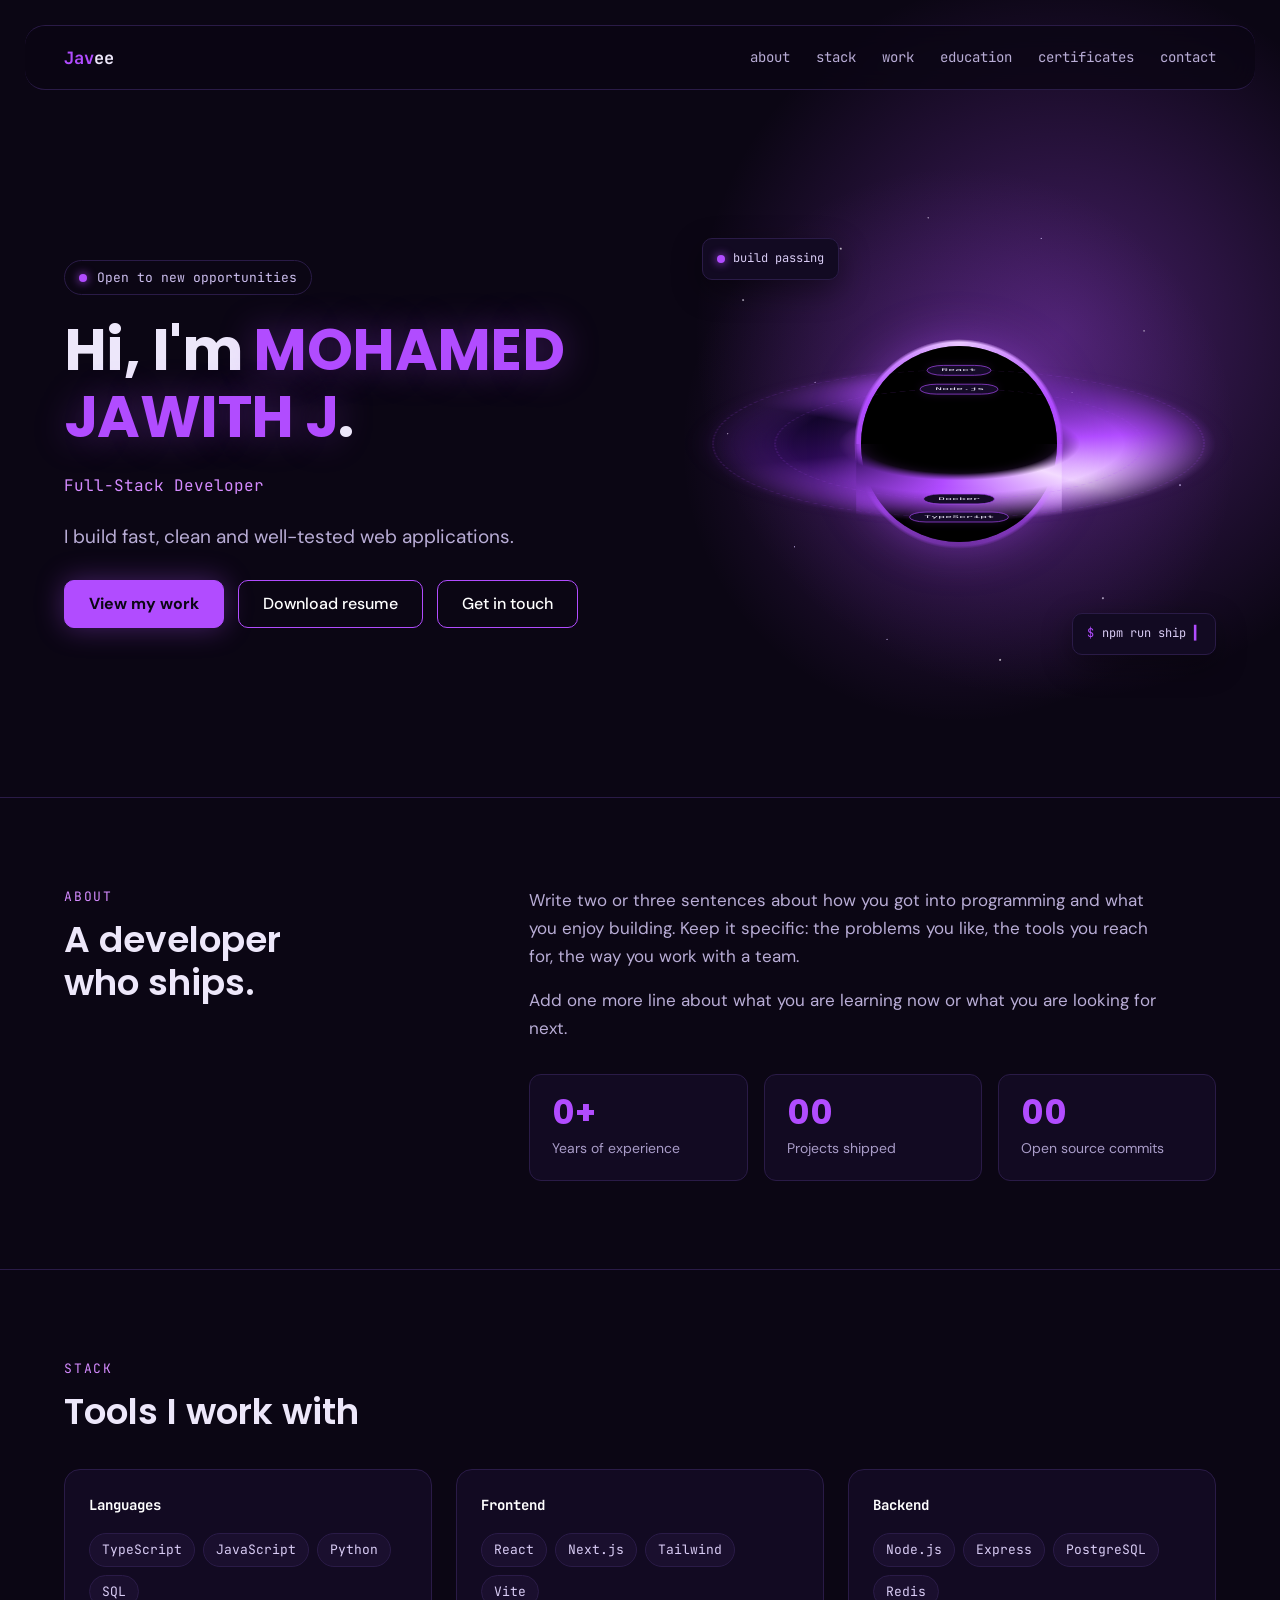
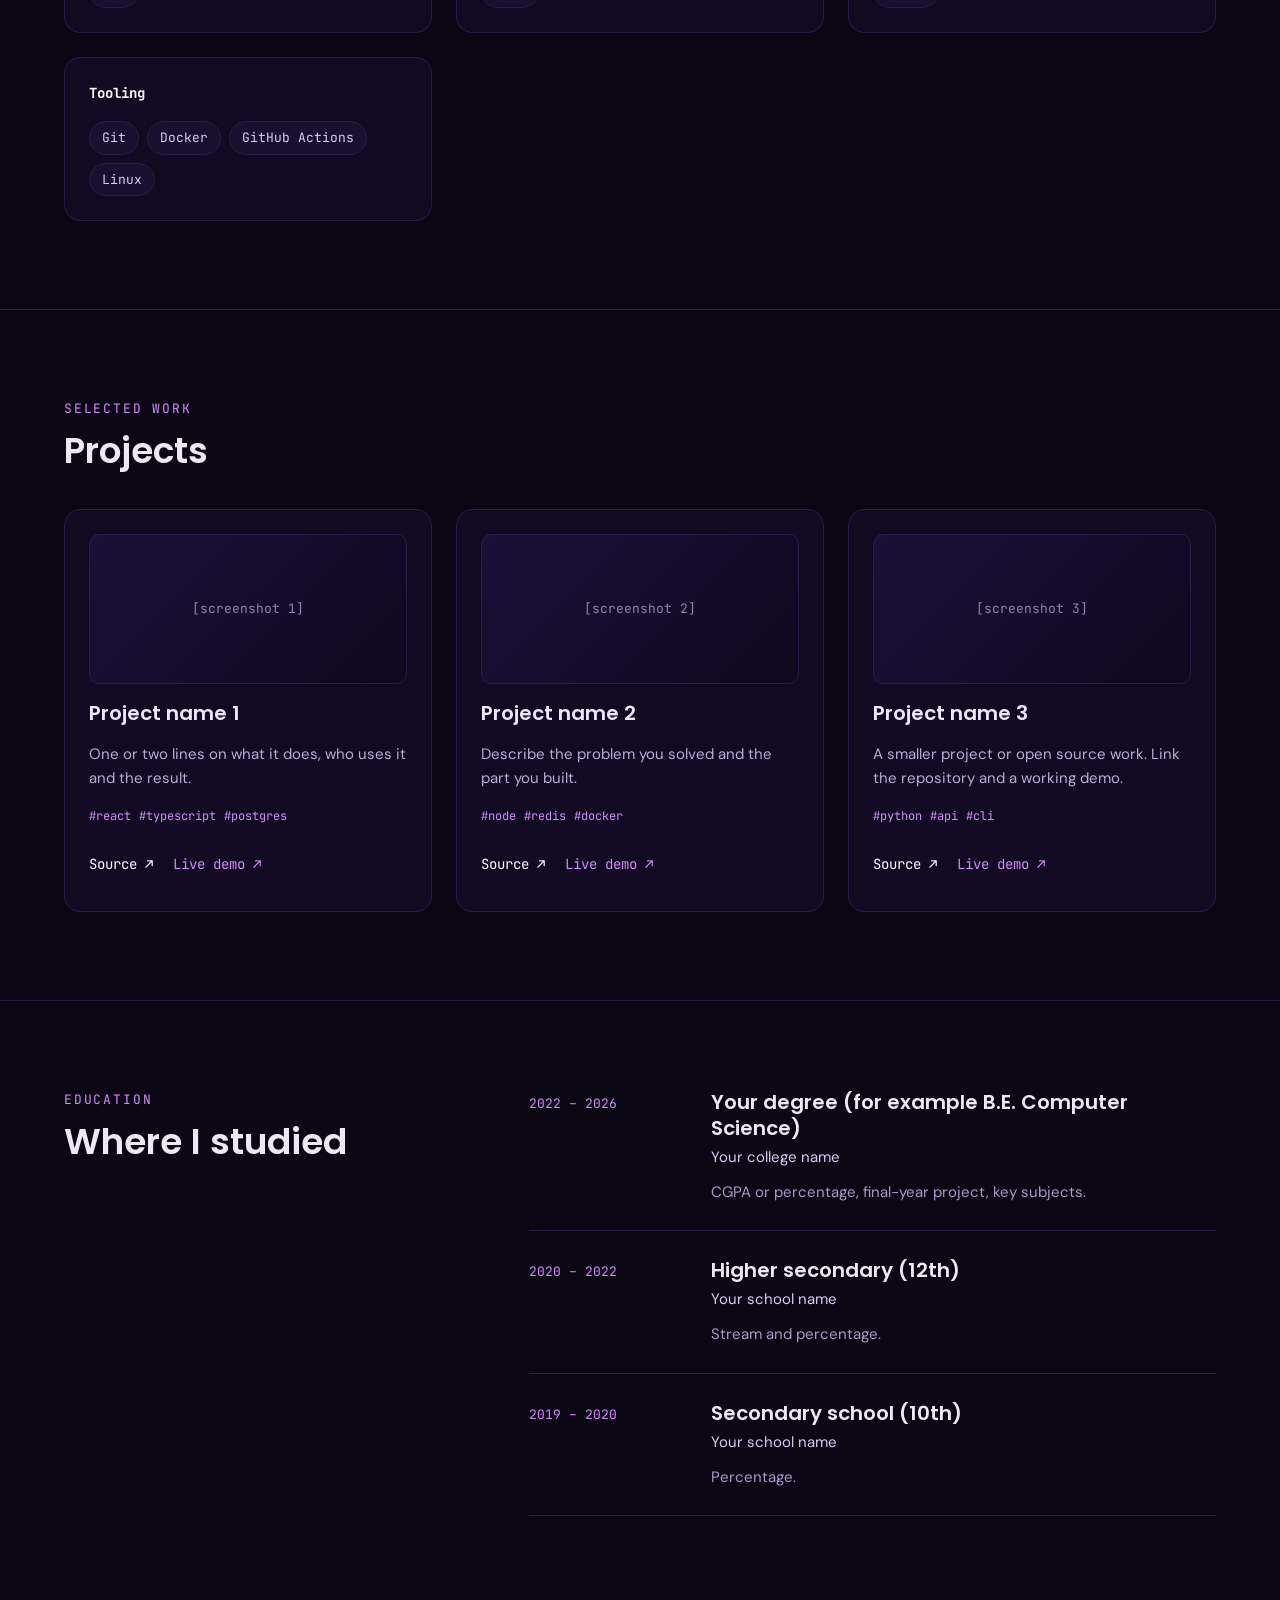
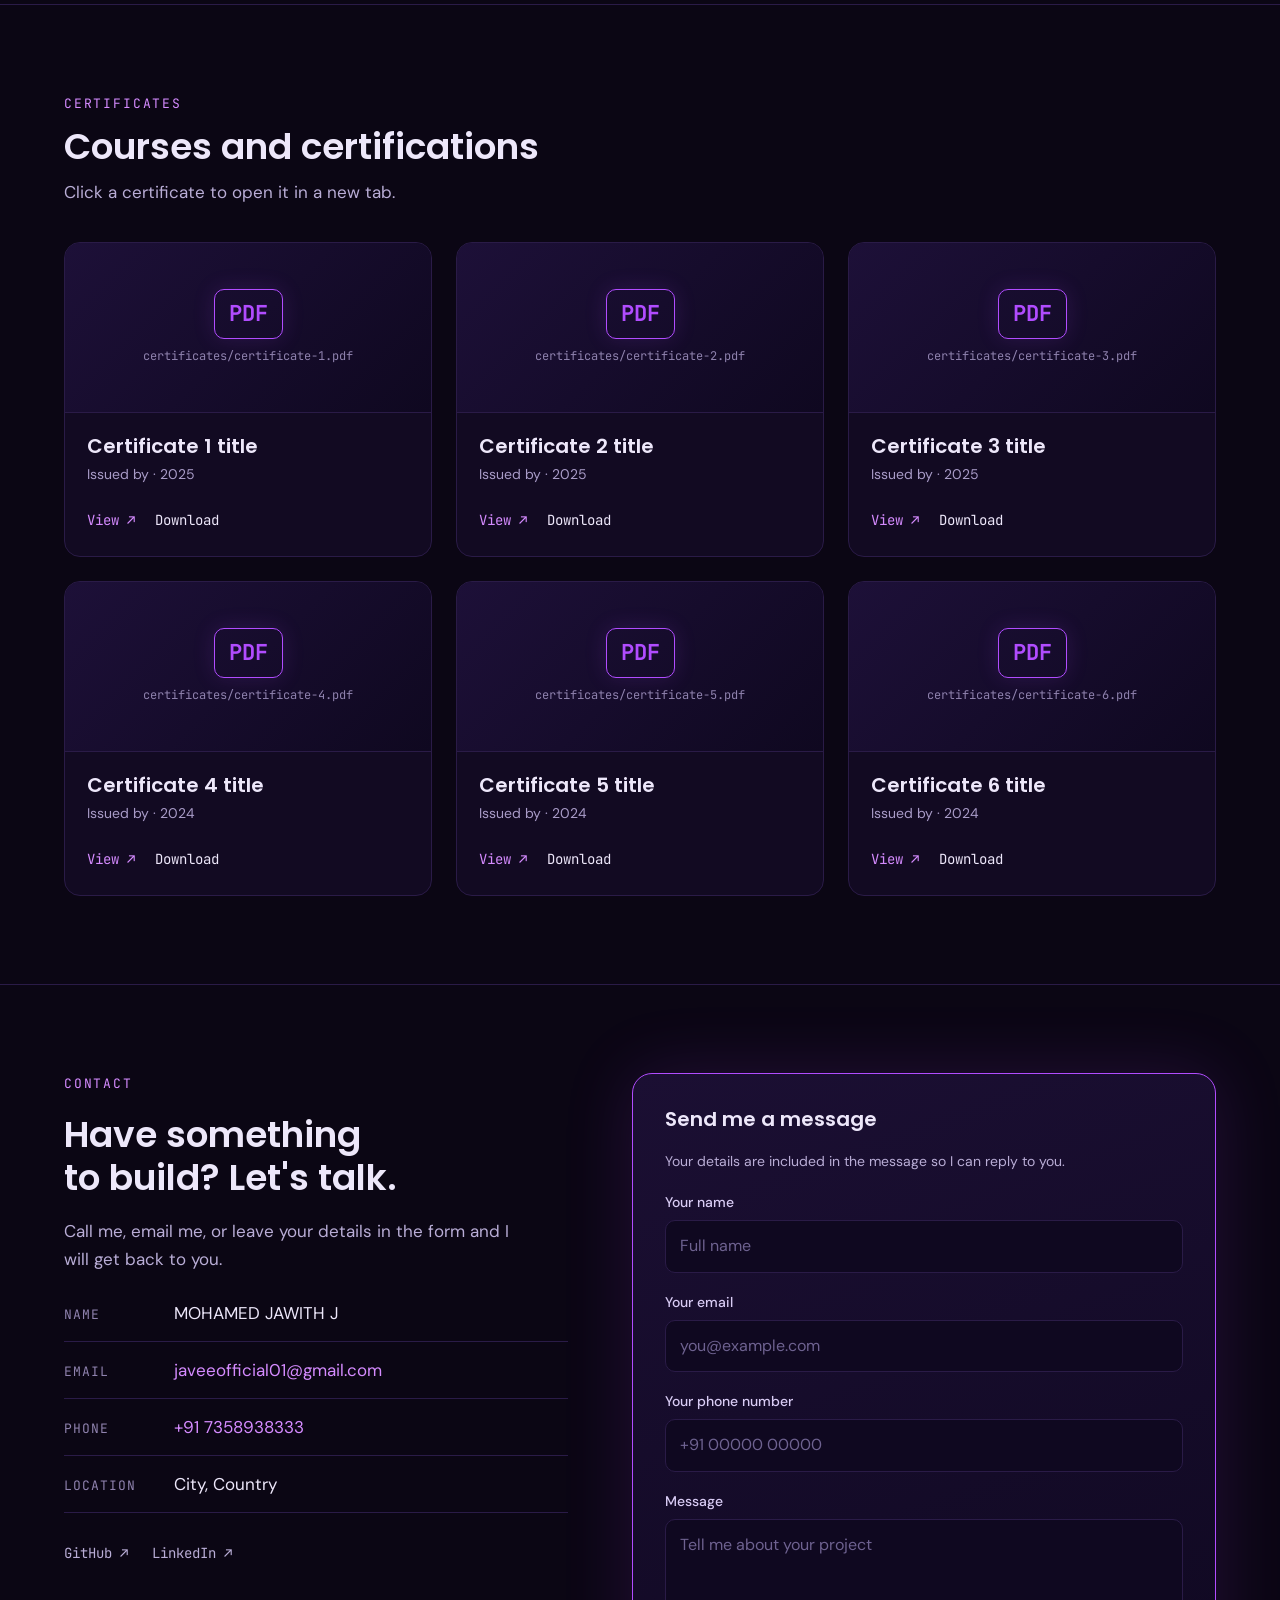
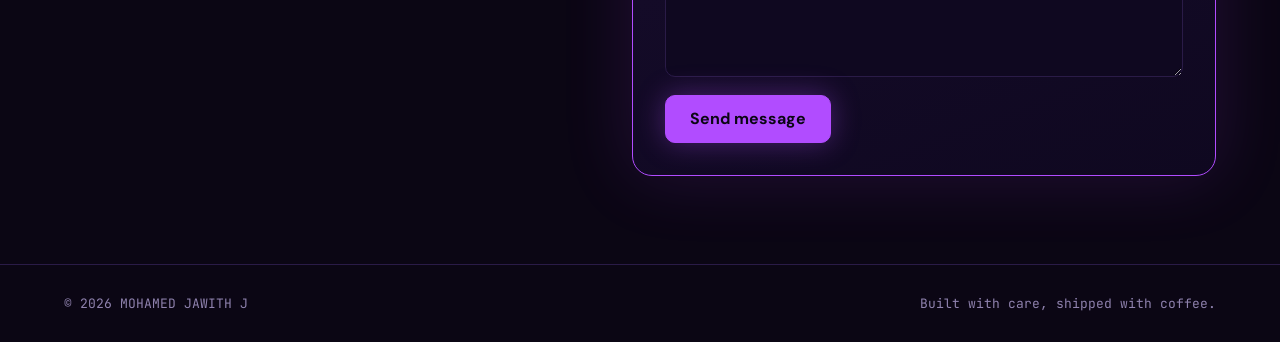
==== index.html @ ab24874a "Add portfolio website files" ====
<!doctype html>
<html lang="en">
<head>
<meta charset="utf-8">
<meta name="viewport" content="width=device-width, initial-scale=1">
<title>Developer Portfolio</title>
<meta name="description" content="Developer portfolio: projects, education, certificates and contact details.">
<meta name="theme-color" content="#0B0614">
<link rel="icon" href="data:image/svg+xml,%3Csvg xmlns='http://www.w3.org/2000/svg' viewBox='0 0 32 32'%3E%3Ccircle cx='16' cy='16' r='14' fill='%230B0614' stroke='%23B14CFF' stroke-width='3'/%3E%3Ccircle cx='16' cy='16' r='6' fill='%23000'/%3E%3C/svg%3E">
<link rel="preconnect" href="https://fonts.googleapis.com">
<link rel="preconnect" href="https://fonts.gstatic.com" crossorigin>
<link rel="stylesheet" href="https://fonts.googleapis.com/css2?family=DM+Sans:wght@400;500;700&family=JetBrains+Mono:wght@400;500;700&family=Poppins:wght@500;600;700&display=swap">
<!-- Looks in css/style.css first. If your style.css sits next to index.html, it loads that one. -->
<link rel="stylesheet" href="css/style.css" onerror="this.onerror=null;this.href='style.css'">
</head>
<body>
<a class="skip-link" href="#main">Skip to content</a>

<!-- ============ NAV ============ -->
<header class="nav">
  <div class="container nav-inner">
    <a class="brand" href="#top"><span class="accent" >Jav</span>ee</a>
    <nav class="nav-links" aria-label="Main">
      <a href="#about">about</a>
      <a href="#stack">stack</a>
      <a href="#work">work</a>
      <a href="#education">education</a>
      <a href="#certificates">certificates</a>
      <a href="#contact">contact</a>
    </nav>
  </div>
</header>

<main id="main">

<!-- ============ HERO ============ -->
<section id="top" class="hero container">
  <div class="hero-text">
    <div class="badge"><span class="dot"></span>Open to new opportunities</div>
    <h1>Hi, I'm <span class="accent glow-text" data-cfg="name">MOHAMED JAWITH J</span>.</h1>
    <p class="role" data-cfg="role">Full-Stack Developer</p>
    <p class="lead" data-cfg="tagline">I build fast, clean and well-tested web applications.</p>
    <div class="actions">
      <a class="btn btn-primary" href="#work">View my work</a>
      <a class="btn btn-ghost" id="resume-link" href="assets/resume.pdf" download>Download resume</a>
      <a class="btn btn-ghost" href="#contact">Get in touch</a>
    </div>
  </div>

  <div class="hero-visual">
    <!-- Purple black hole (pure CSS animation) -->
    <div class="bh" aria-hidden="true">
      <div class="bh-stars"></div>
      <div class="bh-halo"></div>

      <!-- accretion disk, far side -->
      <div class="bh-flat"><div class="bh-disk"></div></div>
      <!-- light bent around the hole -->
      <div class="bh-photon"></div>
      <!-- event horizon -->
      <div class="bh-hole"></div>
      <!-- accretion disk, near side crossing in front of the hole -->
      <div class="bh-front"><div class="bh-flat"><div class="bh-disk"></div></div></div>

      <!-- tech chips in orbit -->
      <div class="bh-orbit">
        <div class="ring" style="--D:28s;--o:0s">
          <div class="pos top"><div class="wrap"><div class="cc"><span class="chip">React</span></div></div></div>
          <div class="pos bottom"><div class="wrap"><div class="cc bot"><span class="chip">TypeScript</span></div></div></div>
        </div>
      </div>
      <div class="bh-orbit inner">
        <div class="ring rev" style="--D:20s;--o:-15s">
          <div class="pos top"><div class="wrap"><div class="cc"><span class="chip">Node.js</span></div></div></div>
          <div class="pos bottom"><div class="wrap"><div class="cc bot"><span class="chip">Docker</span></div></div></div>
        </div>
      </div>

      <div class="bh-card a"><span class="dot"></span>build passing</div>
      <div class="bh-card b"><span class="prompt">$</span> npm run ship<span class="caret">▍</span></div>
    </div>
  </div>
</section>

<!-- ============ ABOUT ============ -->
<section id="about" class="section">
  <div class="container split">
    <div class="split-title">
      <p class="eyebrow">About</p>
      <h2>A developer who ships.</h2>
    </div>
    <div class="split-body">
      <div class="prose">
        <p>Write two or three sentences about how you got into programming and what you enjoy building. Keep it specific: the problems you like, the tools you reach for, the way you work with a team.</p>
        <p>Add one more line about what you are learning now or what you are looking for next.</p>
      </div>
      <div class="stats" id="stats"></div>
    </div>
  </div>
</section>

<!-- ============ STACK ============ -->
<section id="stack" class="section">
  <div class="container">
    <div class="section-head">
      <p class="eyebrow">Stack</p>
      <h2>Tools I work with</h2>
    </div>
    <div class="grid" id="skills"></div>
  </div>
</section>

<!-- ============ WORK ============ -->
<section id="work" class="section">
  <div class="container">
    <div class="section-head">
      <p class="eyebrow">Selected work</p>
      <h2>Projects</h2>
    </div>
    <div class="grid" id="projects"></div>
  </div>
</section>

<!-- ============ EDUCATION ============ -->
<section id="education" class="section">
  <div class="container split">
    <div class="split-title">
      <p class="eyebrow">Education</p>
      <h2>Where I studied</h2>
    </div>
    <div class="split-body">
      <div class="timeline" id="education-list"></div>
    </div>
  </div>
</section>

<!-- ============ CERTIFICATES ============ -->
<section id="certificates" class="section">
  <div class="container">
    <div class="section-head">
      <p class="eyebrow">Certificates</p>
      <h2>Courses and certifications</h2>
      <p class="muted">Click a certificate to open it in a new tab.</p>
    </div>
    <div class="grid" id="certificate-list"></div>
  </div>
</section>

<!-- ============ CONTACT ============ -->
<section id="contact" class="section">
  <div class="container contact">
    <div class="contact-info">
      <p class="eyebrow">Contact</p>
      <h2>Have something to build? Let's talk.</h2>
      <p class="muted">Call me, email me, or leave your details in the form and I will get back to you.</p>

      <ul class="contact-list">
        <li><span class="label">Name</span><span data-cfg="name">Your Name</span></li>
        <li><span class="label">Email</span><a id="contact-email" href="mailto:your.email@example.com">your.email@example.com</a></li>
        <li><span class="label">Phone</span><a id="contact-phone" href="tel:+910000000000">+91 00000 00000</a></li>
        <li><span class="label">Location</span><span data-cfg="location">City, Country</span></li>
      </ul>

      <div class="socials" id="socials"></div>
    </div>

    <form class="contact-form" id="contact-form" aria-labelledby="form-title">
      <h3 id="form-title">Send me a message</h3>
      <p class="muted small">Your details are included in the message so I can reply to you.</p>

      <div class="field">
        <label for="f-name">Your name</label>
        <input id="f-name" name="name" type="text" autocomplete="name" required placeholder="Full name">
      </div>
      <div class="field">
        <label for="f-email">Your email</label>
        <input id="f-email" name="email" type="email" autocomplete="email" required placeholder="you@example.com">
      </div>
      <div class="field">
        <label for="f-phone">Your phone number</label>
        <input id="f-phone" name="phone" type="tel" autocomplete="tel" placeholder="+91 00000 00000">
      </div>
      <div class="field">
        <label for="f-message">Message</label>
        <textarea id="f-message" name="message" rows="5" required placeholder="Tell me about your project"></textarea>
      </div>
      <button class="btn btn-primary" type="submit">Send message</button>
    </form>
  </div>
</section>

</main>

<footer class="footer">
  <div class="container footer-inner">
    <span>© <span id="year">2026</span> <span data-cfg="name">Your Name</span></span>
    <span>Built with care, shipped with coffee.</span>
  </div>
</footer>

<div class="toast" id="toast" role="status" aria-live="polite"></div>

<!-- Looks in js/script.js first. If your script.js sits next to index.html, it loads that one. -->
<script src="js/script.js" onerror="this.onerror=null;var s=document.createElement('script');s.src='script.js';document.body.appendChild(s);"></script>
</body>
</html>
---- style.css ----
/* =========================================================
   Neon purple developer portfolio
   Change the purple: edit --accent, --glow and --glow-soft
   ========================================================= */

:root {
  --bg: #0B0614;
  --surface: #120A22;
  --surface-2: #1A0F2E;
  --line: #2A1B47;
  --text: #EDE7FA;
  --muted: #B9ADD6;
  --dim: #8F82AE;

  --accent: #B14CFF;
  --accent-hi: #D58BFF;
  --glow: rgba(177, 76, 255, 0.35);
  --glow-soft: rgba(177, 76, 255, 0.15);

  --font-head: 'Poppins', system-ui, -apple-system, 'Segoe UI', sans-serif;
  --font-body: 'DM Sans', system-ui, -apple-system, 'Segoe UI', sans-serif;
  --font-mono: 'JetBrains Mono', ui-monospace, SFMono-Regular, Menlo, monospace;
}

*, *::before, *::after { box-sizing: border-box; }

html { scroll-behavior: smooth; scroll-padding-top: 84px; }

body {
  margin: 0;
  background: var(--bg);
  color: var(--text);
  font-family: var(--font-body);
  font-size: 17px;
  line-height: 1.65;
  -webkit-font-smoothing: antialiased;
  overflow-x: hidden;
}

img { max-width: 100%; display: block; }
main { overflow-x: clip; }
a { color: inherit; text-decoration: none; }
h1, h2, h3, p { margin: 0; }

.container { width: 100%; max-width: 1200px; margin: 0 auto; padding-inline: 24px; }
.accent { color: var(--accent); }
.muted { color: var(--muted); }
.small { font-size: 14px; }

.skip-link {
  position: absolute; left: -999px; top: 8px; z-index: 100;
  background: var(--accent); color: #0B0614; padding: 10px 16px; border-radius: 8px; font-weight: 700;
}
.skip-link:focus { left: 8px; }

a:focus-visible, button:focus-visible, input:focus-visible, textarea:focus-visible {
  outline: 2px solid var(--accent-hi);
  outline-offset: 3px;
}

/* ---------- Typography ---------- */
h1 {
  font-family: var(--font-head);
  font-weight: 700;
  font-size: clamp(34px, 5vw, 58px);
  line-height: 1.15;
  letter-spacing: -0.01em;
  text-wrap: balance;
}
h2 {
  font-family: var(--font-head);
  font-weight: 600;
  font-size: clamp(26px, 3.2vw, 36px);
  line-height: 1.2;
  text-wrap: balance;
}
h3 { font-family: var(--font-head); font-weight: 600; font-size: 20px; line-height: 1.3; }

.eyebrow {
  font-family: var(--font-mono);
  font-size: 13px;
  letter-spacing: 0.14em;
  text-transform: uppercase;
  color: var(--accent-hi);
}
.glow-text { text-shadow: 0 0 36px var(--glow); }



/* ---------- Nav ---------- */
.nav {
  position: sticky; top: 10px; z-index: 50;
  margin: 25px;
  border-top: 1px solid var(--line);
  border-radius: 20px;
  background: rgba(11, 6, 20, 0.78);
  -webkit-backdrop-filter: blur(12px);
  backdrop-filter: blur(12px);
  border-bottom: 1px solid var(--line);
}
.nav-inner {
  display: flex; flex-wrap: wrap; align-items: center; justify-content: space-between;
  gap: 8px 32px; padding-block: 16px;
}
.brand { font-family: var(--font-mono); font-weight: 700; font-size: 17px; }
.nav-links { display: flex; flex-wrap: wrap; gap: 6px 26px; font-family: var(--font-mono); font-size: 14px; }
.nav-links a { color: var(--muted); padding: 4px 0; }
.nav-links a:hover { color: #fff; }

/* ---------- Buttons ---------- */
.btn {
  display: inline-flex; align-items: center; justify-content: center;
  min-height: 48px; padding: 0 24px; border-radius: 10px;
  font-family: var(--font-body); font-size: 16px; font-weight: 700;
  border: 1px solid var(--accent); cursor: pointer;
  transition: transform .18s ease, box-shadow .18s ease, background .18s ease;
}
.btn:hover { transform: translateY(-2px); }
.btn-primary { background: var(--accent); color: #0B0614; box-shadow: 0 0 28px var(--glow); }
.btn-ghost { background: transparent; color: #fff; font-weight: 500; }
.btn-ghost:hover { background: var(--glow-soft); }

/* ---------- Hero ---------- */
.hero {
  display: flex; flex-wrap: wrap; align-items: center;
  gap: 56px 64px; padding-block: 72px 96px;
  position: relative;
}
.hero::before {
  content: ""; position: absolute; z-index: -1;
  top: -160px; right: -200px; width: 760px; height: 760px; border-radius: 50%;
  background: radial-gradient(circle, var(--glow) 0%, rgba(11, 6, 20, 0) 68%);
  pointer-events: none;
}
.hero-text { flex: 1 1 460px; min-width: 0; display: flex; flex-direction: column; align-items: flex-start; gap: 22px; }
.hero-visual { flex: 1 1 400px; min-width: 0; }

.badge {
  display: inline-flex; align-items: center; gap: 10px;
  padding: 6px 14px; border: 1px solid var(--line); border-radius: 999px;
  font-family: var(--font-mono); font-size: 13px; color: #CDBFEF;
}
.dot { width: 8px; height: 8px; border-radius: 50%; background: var(--accent); box-shadow: 0 0 10px var(--accent); }
.role { font-family: var(--font-mono); font-size: 16px; color: var(--accent-hi); }
.lead { max-width: 540px; font-size: 19px; color: var(--muted); }
.actions { display: flex; flex-wrap: wrap; gap: 14px; margin-top: 6px; }

/* ---------- Sections ---------- */
.section { padding-block: 88px; border-top: 1px solid var(--line); }
.section-head { display: flex; flex-direction: column; gap: 10px; margin-bottom: 36px; }
.split { display: flex; flex-wrap: wrap; gap: 40px 72px; }
.split-title { flex: 1 1 280px; min-width: 0; display: flex; flex-direction: column; gap: 10px; align-self: flex-start; }
.split-body { flex: 2 1 460px; min-width: 0; display: flex; flex-direction: column; gap: 32px; }
.prose { display: flex; flex-direction: column; gap: 16px; max-width: 640px; color: var(--muted); }

.grid { display: grid; grid-template-columns: repeat(auto-fit, minmax(min(100%, 280px), 1fr)); gap: 24px; }

.stats { display: flex; flex-wrap: wrap; gap: 16px; }
.stat { flex: 1 1 150px; padding: 20px 22px; border: 1px solid var(--line); border-radius: 12px; background: var(--surface); }
.stat-value { font-family: var(--font-head); font-weight: 700; font-size: 34px; line-height: 1; color: var(--accent); }
.stat-label { margin-top: 8px; font-size: 14px; color: #A99CC8; }

/* ---------- Cards ---------- */
.card {
  min-width: 0; display: flex; flex-direction: column; gap: 16px;
  padding: 24px; border: 1px solid var(--line); border-radius: 16px; background: var(--surface);
  transition: transform .18s ease, border-color .18s ease;
}
.card:hover { transform: translateY(-4px); border-color: var(--accent); }
.card-title { font-family: var(--font-mono); font-size: 14px; font-weight: 700; color: #fff; }

.chips { display: flex; flex-wrap: wrap; gap: 8px; }
.skill-chip {
  padding: 5px 12px; border-radius: 999px; border: 1px solid var(--line);
  background: var(--surface-2); font-family: var(--font-mono); font-size: 13px; color: #D9CCF5;
}

.shot {
  height: 150px; border-radius: 10px; border: 1px solid var(--line); overflow: hidden;
  background: linear-gradient(135deg, #1D1038 0%, #0F0820 100%);
  display: flex; align-items: center; justify-content: center;
  font-family: var(--font-mono); font-size: 13px; color: var(--dim);
}
.shot img { width: 100%; height: 100%; object-fit: cover; }
.card p { font-size: 15px; color: var(--muted); }
.tags { display: flex; flex-wrap: wrap; gap: 8px; font-family: var(--font-mono); font-size: 12px; color: var(--accent-hi); }
.card-links { display: flex; flex-wrap: wrap; gap: 4px 20px; margin-top: auto; font-family: var(--font-mono); font-size: 14px; }
.card-links a { min-height: 44px; display: inline-flex; align-items: center; color: #fff; }
.card-links a.live { color: var(--accent-hi); }
.card-links a:hover { text-decoration: underline; }

/* ---------- Education timeline ---------- */
.timeline { display: flex; flex-direction: column; }
.edu { display: flex; flex-wrap: wrap; gap: 8px 32px; padding: 26px 0; border-bottom: 1px solid var(--line); }
.edu:first-child { padding-top: 0; }
.edu-years { flex: 0 0 150px; padding-top: 4px; font-family: var(--font-mono); font-size: 13px; color: var(--accent-hi); }
.edu-main { flex: 1 1 280px; min-width: 0; display: flex; flex-direction: column; gap: 4px; }
.edu-main .school { font-size: 15px; color: #D9CCF5; }
.edu-main .note { margin-top: 6px; font-size: 15px; color: #A99CC8; }

/* ---------- Certificates ---------- */
.cert { padding: 0; overflow: hidden; gap: 0; }
.cert-thumb {
  display: flex; align-items: center; justify-content: center; flex-direction: column; gap: 8px;
  height: 170px; background: linear-gradient(135deg, #1D1038 0%, #0F0820 100%);
  border-bottom: 1px solid var(--line); overflow: hidden;
}
.cert-thumb img { width: 100%; height: 100%; object-fit: cover; }
.cert-badge {
  font-family: var(--font-mono); font-weight: 700; font-size: 22px; color: var(--accent);
  border: 1px solid var(--accent); border-radius: 10px; padding: 6px 14px; box-shadow: 0 0 22px var(--glow-soft);
}
.cert-file { font-family: var(--font-mono); font-size: 12px; color: var(--dim); padding-inline: 12px; text-align: center; overflow-wrap: anywhere; }
.cert-body { padding: 20px 22px 8px; display: flex; flex-direction: column; gap: 4px; }
.cert-body p { font-size: 14px; color: #A99CC8; }
.cert-actions { display: flex; flex-wrap: wrap; gap: 4px 20px; padding: 4px 22px 14px; font-family: var(--font-mono); font-size: 14px; }
.cert-actions a { min-height: 44px; display: inline-flex; align-items: center; }
.cert-actions a.view { color: var(--accent-hi); }
.cert-actions a:hover { text-decoration: underline; }

/* ---------- Contact ---------- */
.contact { display: flex; flex-wrap: wrap; gap: 48px 64px; }
.contact-info { flex: 1 1 340px; min-width: 0; display: flex; flex-direction: column; gap: 18px; align-items: flex-start; }
.contact-info .muted { max-width: 460px; }
.contact-list { list-style: none; margin: 8px 0 0; padding: 0; display: flex; flex-direction: column; gap: 14px; width: 100%; }
.contact-list li { display: flex; flex-wrap: wrap; gap: 4px 20px; align-items: baseline; padding-bottom: 14px; border-bottom: 1px solid var(--line); }
.contact-list .label { flex: 0 0 90px; font-family: var(--font-mono); font-size: 13px; letter-spacing: 0.08em; text-transform: uppercase; color: var(--dim); }
.contact-list a { color: var(--accent-hi); overflow-wrap: anywhere; min-height: 28px; }
.contact-list a:hover { text-decoration: underline; }
.socials { display: flex; flex-wrap: wrap; gap: 4px 24px; font-family: var(--font-mono); font-size: 14px; }
.socials a { min-height: 44px; display: inline-flex; align-items: center; color: var(--muted); }
.socials a:hover { color: #fff; }

.contact-form {
  flex: 1 1 420px; min-width: 0; display: flex; flex-direction: column; gap: 18px;
  padding: 32px; border: 1px solid var(--accent); border-radius: 20px;
  background: linear-gradient(160deg, #1B0F33 0%, #0F0820 100%);
  box-shadow: 0 0 70px var(--glow-soft);
}
.field { display: flex; flex-direction: column; gap: 6px; }
.field label { font-size: 14px; font-weight: 500; color: #D9CCF5; }
.field input, .field textarea {
  width: 100%; min-height: 48px; padding: 12px 14px; border-radius: 10px;
  border: 1px solid var(--line); background: #0F0820; color: var(--text);
  font: inherit; font-size: 16px;
}
.field textarea { resize: vertical; min-height: 120px; }
.field input::placeholder, .field textarea::placeholder { color: #6E6290; }
.field input:focus, .field textarea:focus { border-color: var(--accent); }
.contact-form .btn { align-self: flex-start; }

/* ---------- Footer & toast ---------- */
.footer { border-top: 1px solid var(--line); padding-block: 28px; font-family: var(--font-mono); font-size: 13px; color: var(--dim); }
.footer-inner { display: flex; flex-wrap: wrap; justify-content: space-between; gap: 8px 24px; }

.toast {
  position: fixed; left: 50%; bottom: 24px; z-index: 200;
  transform: translate(-50%, 20px); opacity: 0; pointer-events: none;
  max-width: calc(100% - 32px); padding: 12px 20px; border-radius: 12px;
  background: var(--surface); border: 1px solid var(--accent);
  box-shadow: 0 0 30px var(--glow); font-size: 15px;
  transition: opacity .25s ease, transform .25s ease;
}
.toast.show { opacity: 1; transform: translate(-50%, 0); }

/* =========================================================
   Black hole (hero visual)
   ========================================================= */
.bh { position: relative; width: 100%; max-width: 520px; aspect-ratio: 1 / 1; margin: 0 auto; }

.bh-stars {
  position: absolute; inset: 0;
  background-image:
    radial-gradient(1.5px 1.5px at 8% 22%, #EDE7FA, transparent),
    radial-gradient(1px 1px at 18% 70%, #CDBFEF, transparent),
    radial-gradient(1.5px 1.5px at 27% 12%, #FFFFFF, transparent),
    radial-gradient(1px 1px at 36% 88%, #CDBFEF, transparent),
    radial-gradient(1px 1px at 44% 6%, #EDE7FA, transparent),
    radial-gradient(1.5px 1.5px at 58% 92%, #FFFFFF, transparent),
    radial-gradient(1px 1px at 66% 10%, #CDBFEF, transparent),
    radial-gradient(1.5px 1.5px at 78% 80%, #EDE7FA, transparent),
    radial-gradient(1px 1px at 86% 28%, #FFFFFF, transparent),
    radial-gradient(1.5px 1.5px at 93% 58%, #CDBFEF, transparent),
    radial-gradient(1px 1px at 5% 48%, #FFFFFF, transparent),
    radial-gradient(1px 1px at 72% 40%, #EDE7FA, transparent),
    radial-gradient(1px 1px at 22% 38%, #CDBFEF, transparent);
}

.bh-halo {
  position: absolute; inset: -4%; border-radius: 50%;
  background: radial-gradient(circle closest-side, var(--glow) 0%, var(--glow-soft) 42%, transparent 100%);
  animation: breathe 5s ease-in-out infinite;
}

/* accretion disk: a flattened, rotating ring of light */
.bh-flat { position: absolute; inset: 0; transform: scaleY(0.3); filter: drop-shadow(0 0 14px var(--glow)); }
.bh-disk {
  position: absolute; inset: 0; border-radius: 50%;
  background: conic-gradient(from 0deg, #2A0A52 0%, var(--accent) 22%, #F4DCFF 38%, var(--accent) 52%, #2A0A52 70%, #12062A 84%, var(--accent) 95%, #2A0A52 100%);
  -webkit-mask-image: radial-gradient(circle closest-side, transparent 38%, #000 47%, #000 64%, transparent 100%);
  mask-image: radial-gradient(circle closest-side, transparent 38%, #000 47%, #000 64%, transparent 100%);
  animation: spin 9s linear infinite;
}

/* photon ring */
.bh-photon {
  position: absolute; inset: 29.5%; border-radius: 50%;
  background: conic-gradient(from 0deg, #F6E3FF 0%, var(--accent) 18%, rgba(177,76,255,0.35) 40%, rgba(177,76,255,0.2) 50%, rgba(177,76,255,0.35) 60%, var(--accent) 82%, #F6E3FF 100%);
  -webkit-mask-image: radial-gradient(circle closest-side, transparent 88%, #000 91%, #000 97%, transparent 100%);
  mask-image: radial-gradient(circle closest-side, transparent 88%, #000 91%, #000 97%, transparent 100%);
  filter: drop-shadow(0 0 10px var(--accent));
}

/* event horizon */
.bh-hole {
  position: absolute; inset: 31%; border-radius: 50%; background: #000;
  box-shadow: 0 0 46px 6px var(--glow), inset 0 0 30px #000;
}

/* near half of the disk crosses in front of the hole */
.bh-front { position: absolute; inset: 0; clip-path: inset(50% 30% 0 30%); }

/* orbiting tech chips: ring is flattened, chips are un-flattened so text stays readable */
.bh-orbit { position: absolute; inset: 2%; transform: scaleY(0.3); }
.bh-orbit.inner { inset: 14%; }
.ring {
  position: absolute; inset: 0; border-radius: 50%;
  border: 2px dashed var(--glow-soft);
  animation: spin var(--D) linear var(--o) infinite;
}
.ring.rev { animation-direction: reverse; }
.pos { position: absolute; width: 0; height: 0; }
.pos.top { left: 50%; top: 0; }
.pos.bottom { left: 50%; top: 100%; }
.pos .wrap { position: absolute; transform: translate(-50%, -50%); }
.cc {
  animation: counter var(--D) linear var(--o) infinite, near var(--D) ease-in-out var(--o) infinite;
}
.cc.bot { animation-delay: var(--o), calc(var(--o) - var(--D) / 2); }
.ring.rev .cc { animation-direction: reverse, reverse; }
.chip {
  display: inline-block; padding: 6px 14px; border-radius: 999px;
  border: 1px solid var(--accent); background: #150B28; box-shadow: 0 0 18px var(--glow-soft);
  font-family: var(--font-mono); font-size: 12px; color: var(--text); white-space: nowrap;
}

/* floating status cards */
.bh-card {
  position: absolute; display: flex; align-items: center; gap: 8px;
  padding: 10px 14px; border: 1px solid var(--line); border-radius: 10px; background: var(--surface);
  box-shadow: 0 10px 30px rgba(0, 0, 0, 0.4);
  font-family: var(--font-mono); font-size: 12px; color: #D9CCF5;
}
.bh-card.a { left: 0; top: 10%; animation: float 5s ease-in-out infinite; }
.bh-card.b { right: 0; bottom: 9%; animation: float 6s ease-in-out infinite; animation-delay: -2s; }
.bh-card .prompt { color: var(--accent); }
.caret { color: var(--accent); animation: blink 1.1s steps(1) infinite; }

@keyframes spin { to { transform: rotate(360deg); } }
@keyframes counter {
  from { transform: rotate(0deg) scaleY(3.3333); }
  to   { transform: rotate(-360deg) scaleY(3.3333); }
}
@keyframes near { 0%, 100% { opacity: 0.12; } 50% { opacity: 1; } }
@keyframes breathe { 0%, 100% { transform: scale(1); } 50% { transform: scale(1.07); } }
@keyframes float { 0%, 100% { transform: translateY(0); } 50% { transform: translateY(-10px); } }
@keyframes blink { 50% { opacity: 0; } }

/* ---------- Small screens ---------- */
@media (max-width: 560px) {
  body { font-size: 16px; }
  .section { padding-block: 64px; }
  .hero { padding-block: 40px 64px; }
  .contact-form { padding: 22px; }
  .chip { font-size: 11px; padding: 5px 10px; }
  .bh-card { font-size: 11px; padding: 8px 10px; }
}

/* ---------- Reduced motion ---------- */
@media (prefers-reduced-motion: reduce) {
  html { scroll-behavior: auto; }
  .btn, .card { transition: none; }
  .btn:hover, .card:hover { transform: none; }
  .bh-halo, .bh-disk, .ring, .cc, .bh-card, .caret { animation: none; }
  .cc { transform: scaleY(3.3333); opacity: 1; }
}
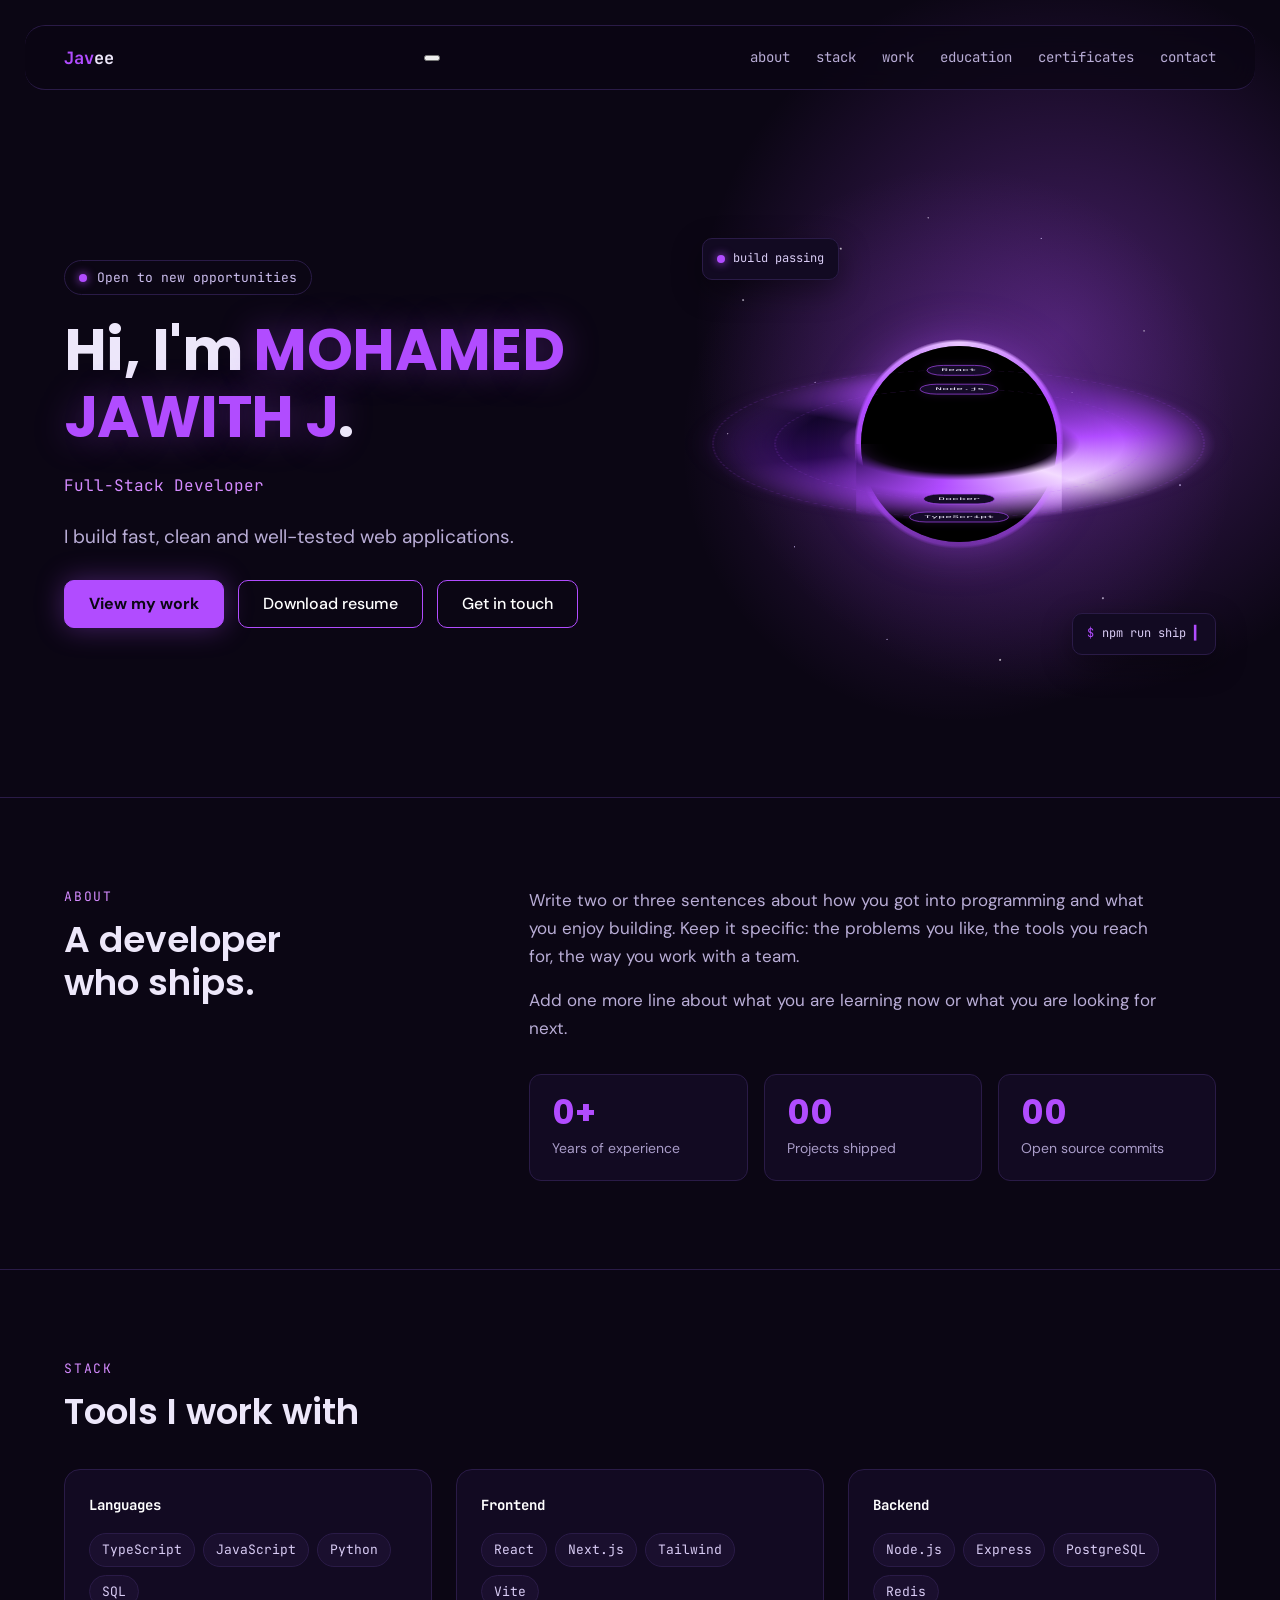
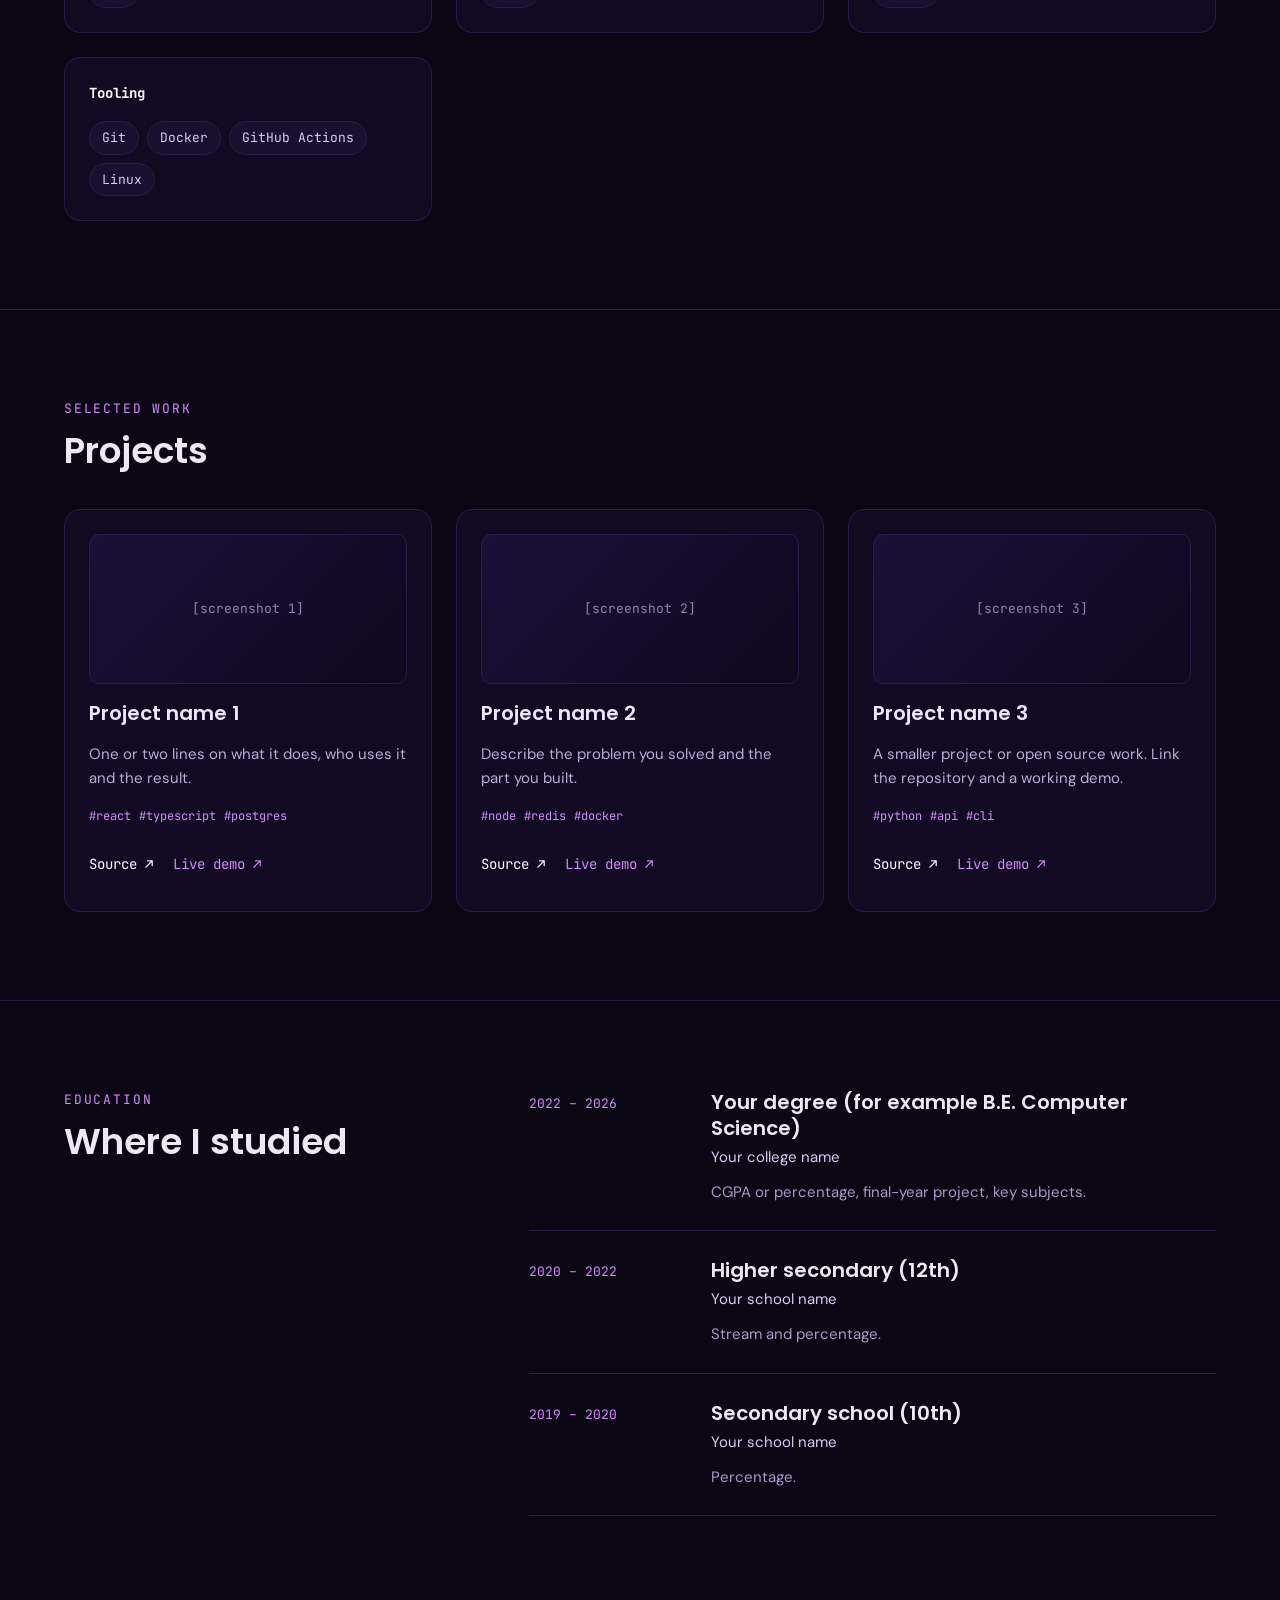
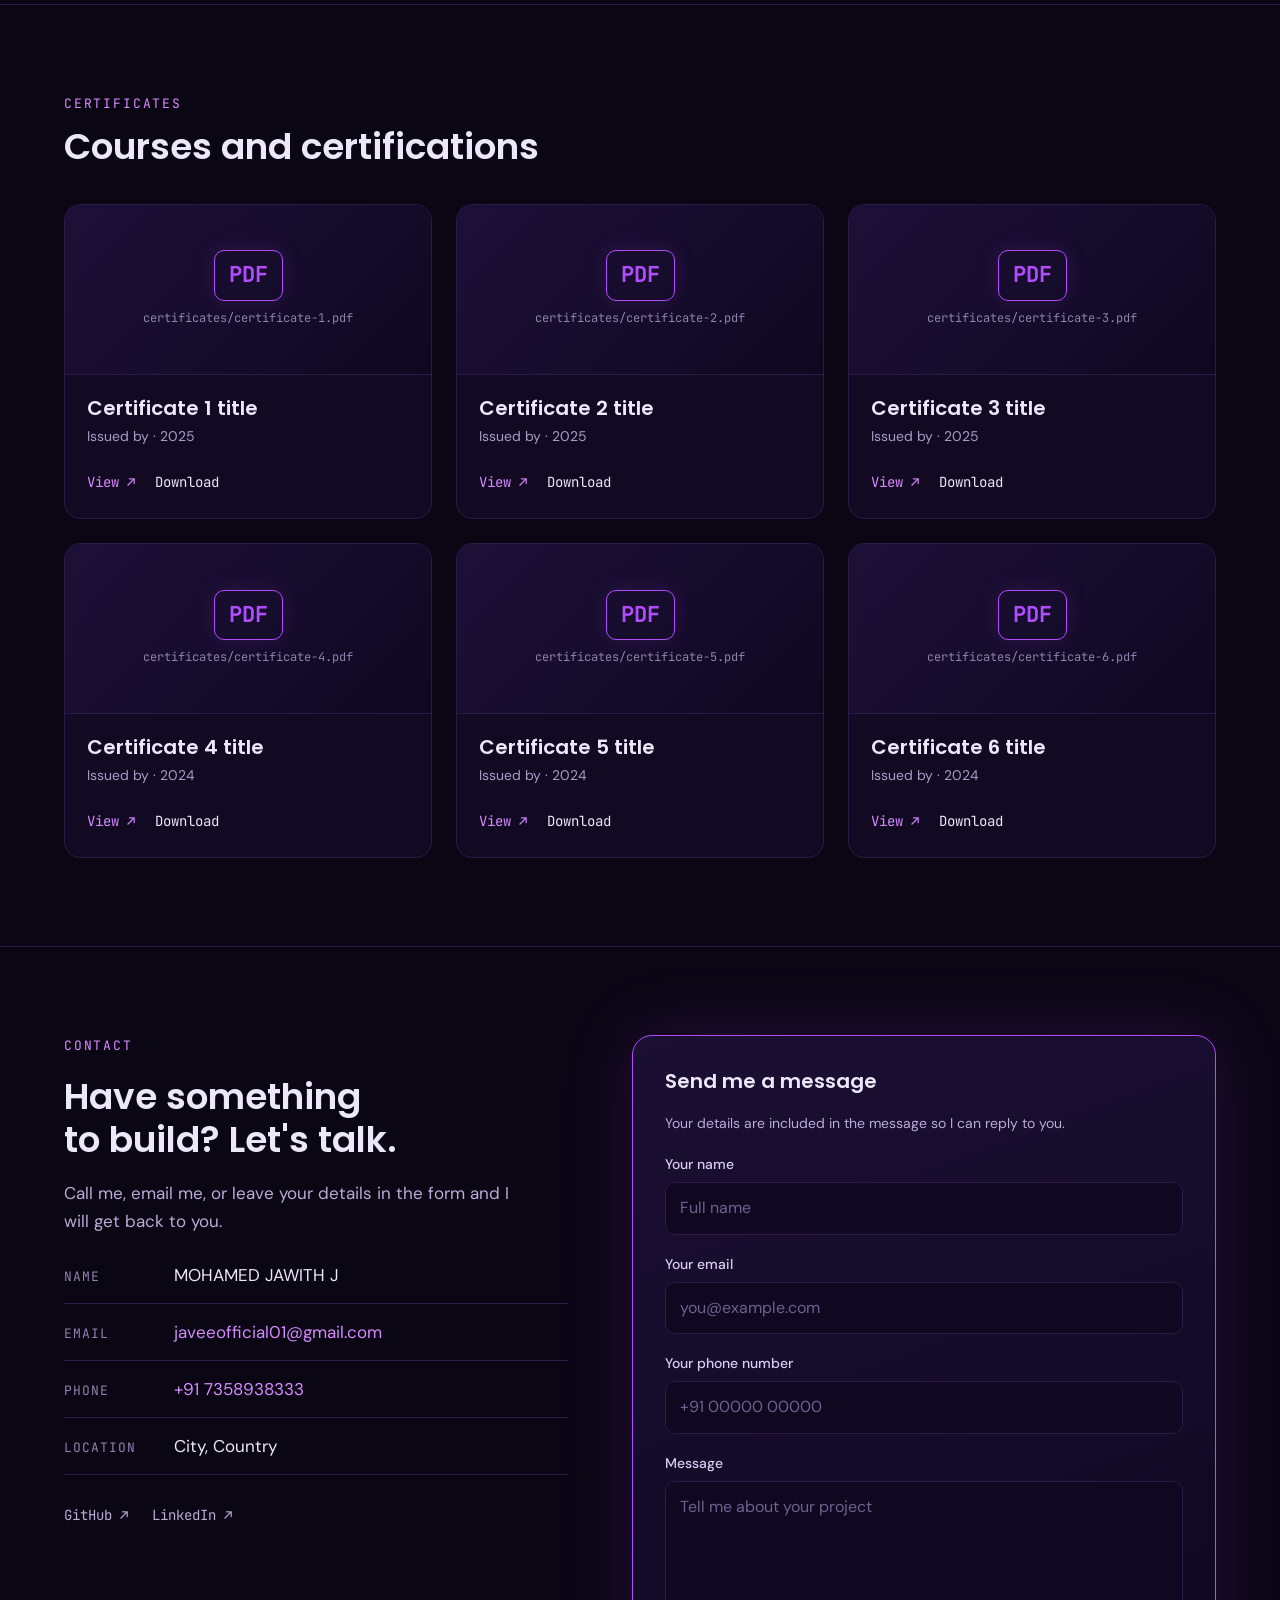
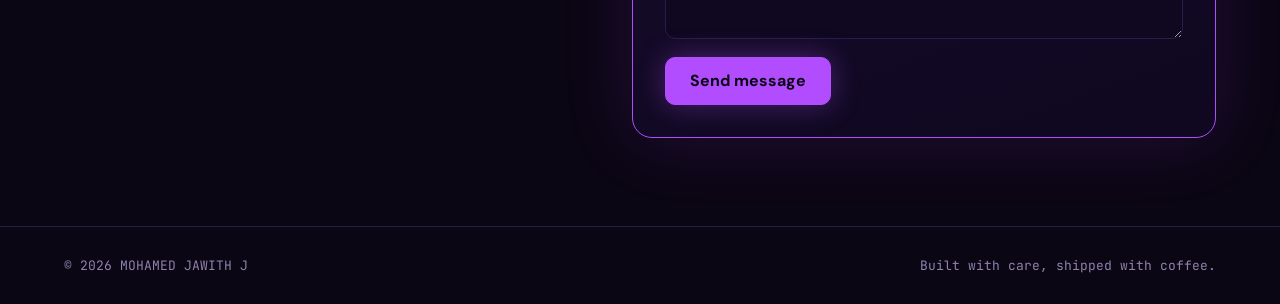
==== commit d8e77d38: "Add navigation toggle button to header Added a navigation toggle button for better mobile accessibil" ====
--- a/index.html
+++ b/index.html
@@ -20,7 +20,12 @@
 <header class="nav">
   <div class="container nav-inner">
     <a class="brand" href="#top"><span class="accent" >Jav</span>ee</a>
-    <nav class="nav-links" aria-label="Main">
+    <button class="nav-toggle" type="button" aria-label="Open navigation menu" aria-expanded="false" aria-controls="nav-links">
+      <span></span>
+      <span></span>
+      <span></span>
+    </button>
+    <nav class="nav-links" id="nav-links" aria-label="Main">
       <a href="#about">about</a>
       <a href="#stack">stack</a>
       <a href="#work">work</a>
@@ -140,7 +145,6 @@
     <div class="section-head">
       <p class="eyebrow">Certificates</p>
       <h2>Courses and certifications</h2>
-      <p class="muted">Click a certificate to open it in a new tab.</p>
     </div>
     <div class="grid" id="certificate-list"></div>
   </div>
@@ -203,4 +207,4 @@
 <!-- Looks in js/script.js first. If your script.js sits next to index.html, it loads that one. -->
 <script src="js/script.js" onerror="this.onerror=null;var s=document.createElement('script');s.src='script.js';document.body.appendChild(s);"></script>
 </body>
-</html>+</html>
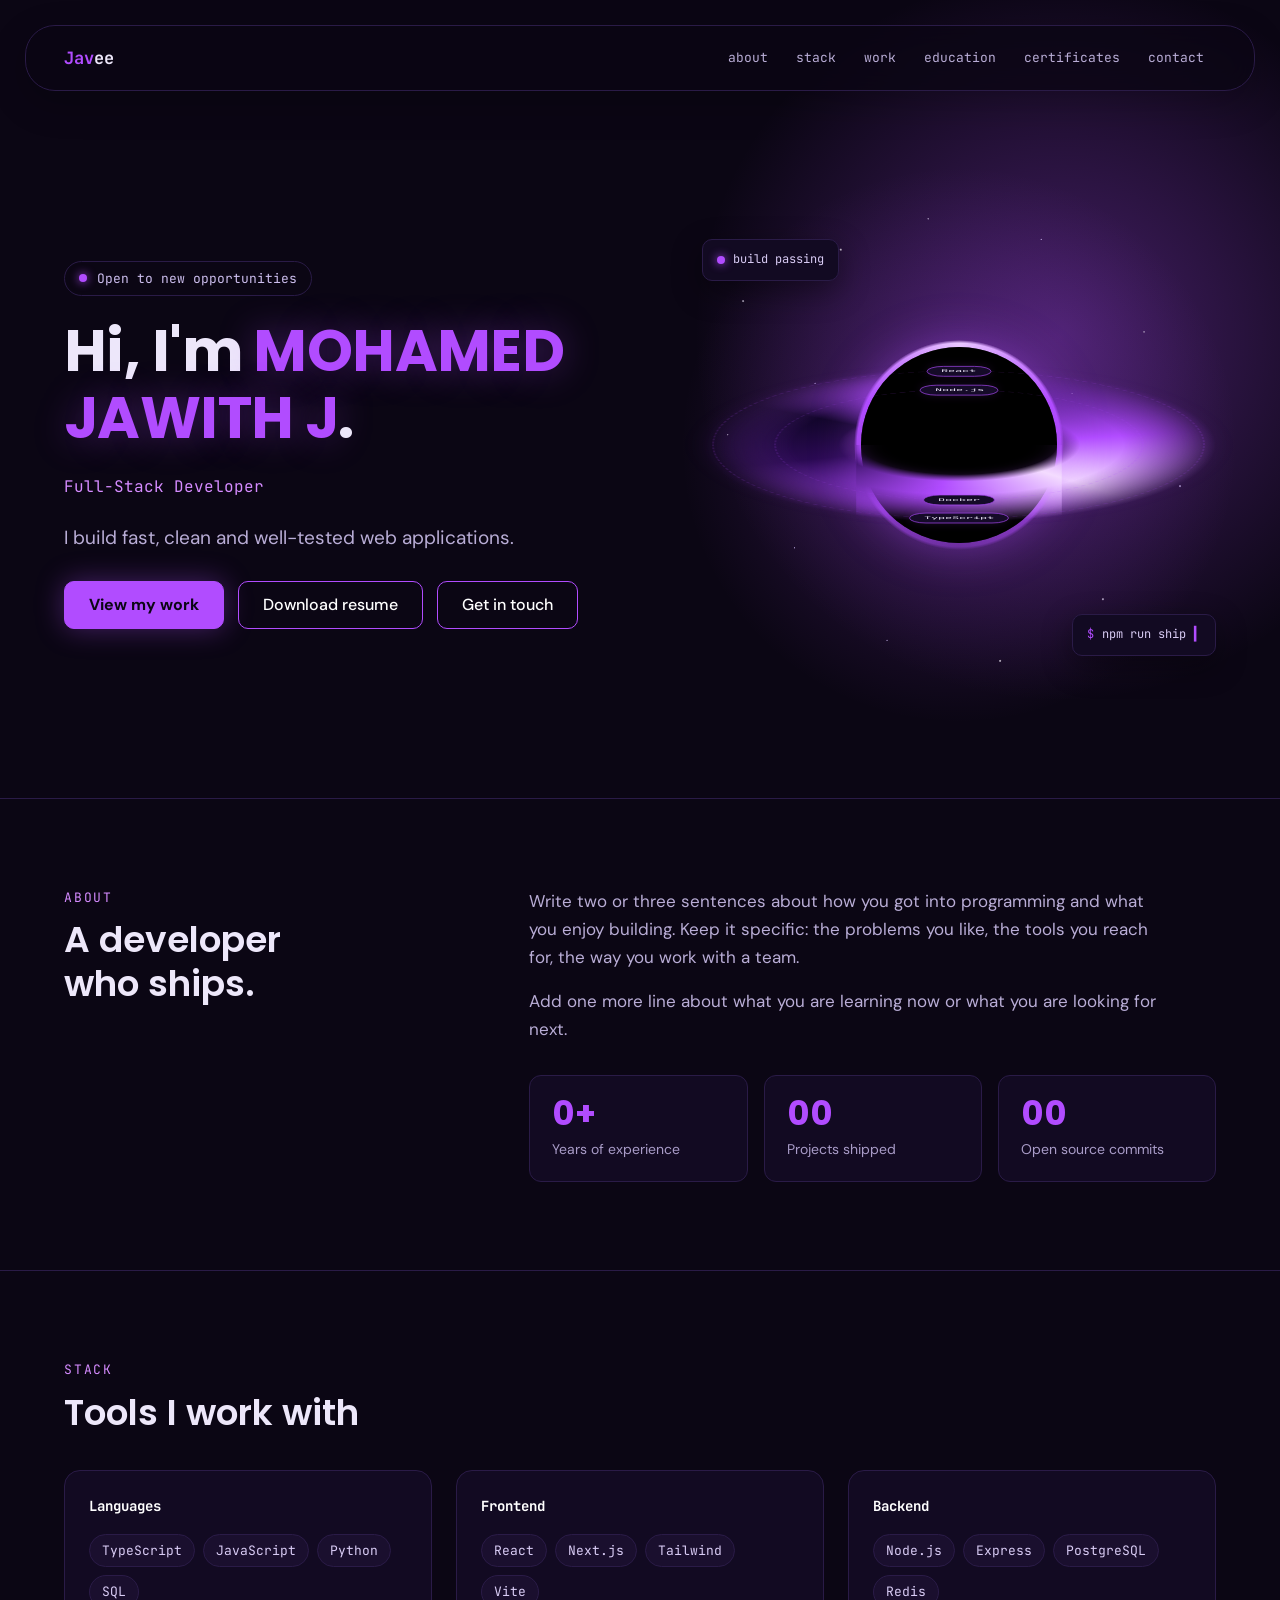
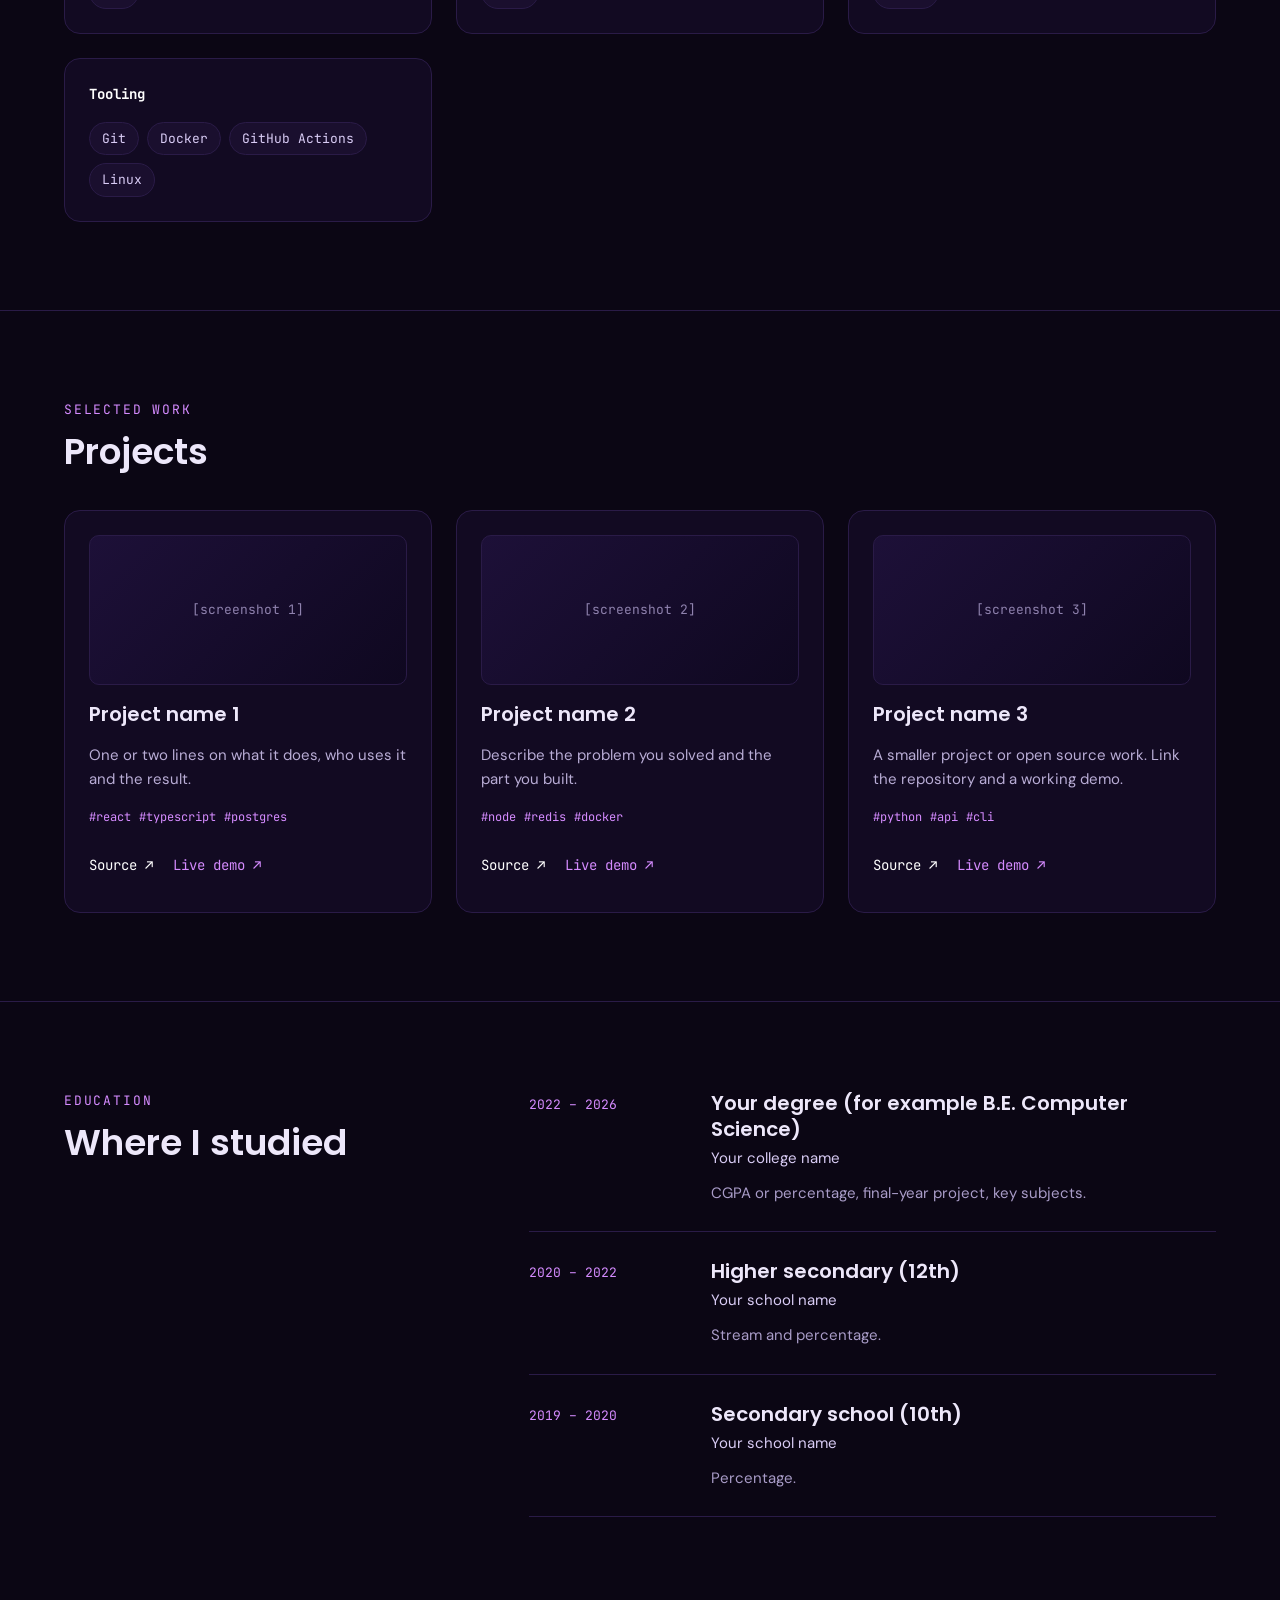
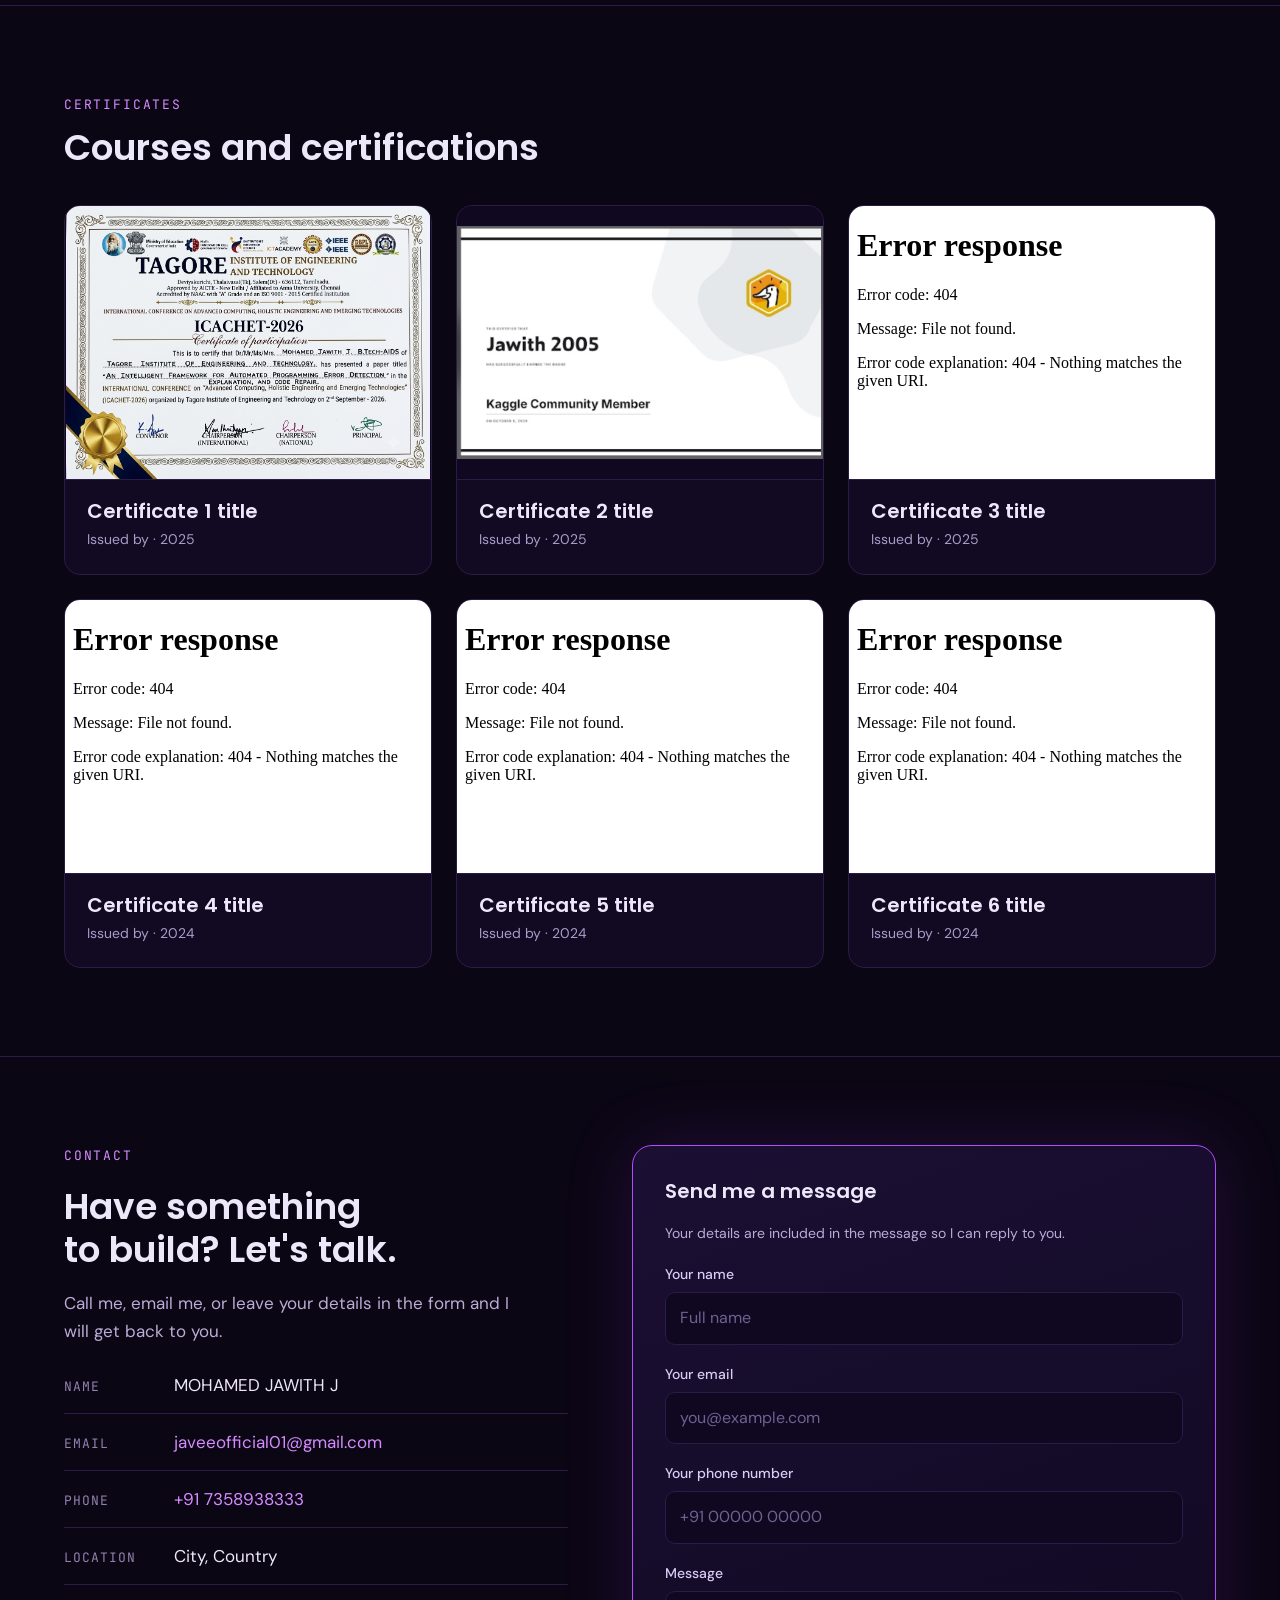
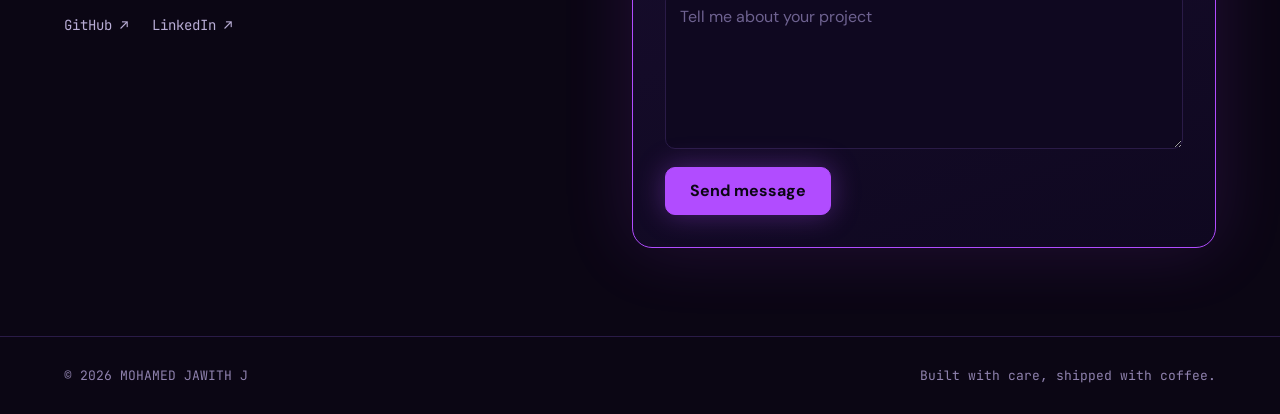
==== commit 710fc384: "Update index.html" ====
--- a/index.html
+++ b/index.html
@@ -47,7 +47,7 @@
     <p class="lead" data-cfg="tagline">I build fast, clean and well-tested web applications.</p>
     <div class="actions">
       <a class="btn btn-primary" href="#work">View my work</a>
-      <a class="btn btn-ghost" id="resume-link" href="assets/resume.pdf" download>Download resume</a>
+      <a class="btn btn-ghost" id="resume-link" href="resume.pdf" download>Download resume</a>
       <a class="btn btn-ghost" href="#contact">Get in touch</a>
     </div>
   </div>
--- a/style.css
+++ b/style.css
@@ -85,27 +85,44 @@
 }
 .glow-text { text-shadow: 0 0 36px var(--glow); }
 
-
-
 /* ---------- Nav ---------- */
 .nav {
   position: sticky; top: 10px; z-index: 50;
   margin: 25px;
-  border-top: 1px solid var(--line);
-  border-radius: 20px;
+  border: 1px solid var(--line);
+  border-radius: 30px;
   background: rgba(11, 6, 20, 0.78);
   -webkit-backdrop-filter: blur(12px);
   backdrop-filter: blur(12px);
-  border-bottom: 1px solid var(--line);
+  box-shadow: 0 12px 36px rgba(0, 0, 0, 0.22);
 }
 .nav-inner {
-  display: flex; flex-wrap: wrap; align-items: center; justify-content: space-between;
-  gap: 8px 32px; padding-block: 16px;
-}
-.brand { font-family: var(--font-mono); font-weight: 700; font-size: 17px; }
-.nav-links { display: flex; flex-wrap: wrap; gap: 6px 26px; font-family: var(--font-mono); font-size: 14px; }
-.nav-links a { color: var(--muted); padding: 4px 0; }
-.nav-links a:hover { color: #fff; }
+  position: relative;
+  display: flex; align-items: center; justify-content: space-between;
+  gap: 24px; padding-block: 12px;
+}
+.brand { font-family: var(--font-mono); font-weight: 700; font-size: 17px; white-space: nowrap; }
+.nav-links { display: flex; align-items: center; gap: 4px; font-family: var(--font-mono); font-size: 13px; }
+.nav-links a {
+  position: relative;
+  display: inline-flex; align-items: center; min-height: 40px;
+  padding: 0 12px; border-radius: 999px;
+  color: var(--muted);
+  transition: color .18s ease, background .18s ease;
+}
+.nav-links a:hover, .nav-links a:focus-visible {
+  color: #fff; background: var(--glow-soft);
+}
+.nav-toggle {
+  display: none; align-items: center; justify-content: center; flex-direction: column;
+  gap: 5px; width: 44px; height: 44px; padding: 0;
+  border: 1px solid var(--line); border-radius: 14px;
+  background: var(--surface); color: var(--text); cursor: pointer;
+}
+.nav-toggle span {
+  display: block; width: 18px; height: 2px; border-radius: 2px;
+  background: currentColor; transition: transform .2s ease, opacity .2s ease;
+}
 
 /* ---------- Buttons ---------- */
 .btn {
@@ -198,25 +215,38 @@
 .edu-main .school { font-size: 15px; color: #D9CCF5; }
 .edu-main .note { margin-top: 6px; font-size: 15px; color: #A99CC8; }
 
-/* ---------- Certificates ---------- */
+/* ---------- Certificates (image shown directly in the card) ---------- */
 .cert { padding: 0; overflow: hidden; gap: 0; }
 .cert-thumb {
-  display: flex; align-items: center; justify-content: center; flex-direction: column; gap: 8px;
-  height: 170px; background: linear-gradient(135deg, #1D1038 0%, #0F0820 100%);
-  border-bottom: 1px solid var(--line); overflow: hidden;
-}
-.cert-thumb img { width: 100%; height: 100%; object-fit: cover; }
-.cert-badge {
-  font-family: var(--font-mono); font-weight: 700; font-size: 22px; color: var(--accent);
-  border: 1px solid var(--accent); border-radius: 10px; padding: 6px 14px; box-shadow: 0 0 22px var(--glow-soft);
-}
-.cert-file { font-family: var(--font-mono); font-size: 12px; color: var(--dim); padding-inline: 12px; text-align: center; overflow-wrap: anywhere; }
-.cert-body { padding: 20px 22px 8px; display: flex; flex-direction: column; gap: 4px; }
+  display: block;
+  position: relative;
+  aspect-ratio: 4 / 3;
+  background: #0F0820;
+  border-bottom: 1px solid var(--line);
+  overflow: hidden;
+}
+.cert-thumb img {
+  width: 100%;
+  height: 100%;
+  object-fit: contain;   /* whole certificate visible, no cropping. Use "cover" to fill the card */
+  transition: transform .25s ease;
+}
+.cert-thumb:hover img { transform: scale(1.03); }
+.cert-thumb iframe {
+  width: 100%;
+  height: 100%;
+  border: 0;
+  background: #fff;
+  pointer-events: none;  /* click opens the full certificate in a new tab */
+}
+.cert-missing {
+  position: absolute; inset: 0;
+  display: flex; align-items: center; justify-content: center;
+  padding: 12px; text-align: center; overflow-wrap: anywhere;
+  font-family: var(--font-mono); font-size: 12px; color: var(--dim);
+}
+.cert-body { padding: 18px 22px 22px; display: flex; flex-direction: column; gap: 4px; }
 .cert-body p { font-size: 14px; color: #A99CC8; }
-.cert-actions { display: flex; flex-wrap: wrap; gap: 4px 20px; padding: 4px 22px 14px; font-family: var(--font-mono); font-size: 14px; }
-.cert-actions a { min-height: 44px; display: inline-flex; align-items: center; }
-.cert-actions a.view { color: var(--accent-hi); }
-.cert-actions a:hover { text-decoration: underline; }
 
 /* ---------- Contact ---------- */
 .contact { display: flex; flex-wrap: wrap; gap: 48px 64px; }
@@ -367,6 +397,31 @@
 @keyframes blink { 50% { opacity: 0; } }
 
 /* ---------- Small screens ---------- */
+@media (max-width: 760px) {
+  .nav { margin: 16px; border-radius: 22px; }
+  .nav-inner { gap: 12px; padding-block: 9px; }
+  .nav-toggle { display: inline-flex; flex: 0 0 44px; }
+  .nav-links {
+    position: absolute; top: calc(100% + 10px); left: 0; right: 0; z-index: 1;
+    display: flex; flex-direction: column; align-items: stretch; gap: 4px;
+    padding: 10px; border: 1px solid var(--line); border-radius: 18px;
+    background: rgba(18, 10, 34, 0.97);
+    -webkit-backdrop-filter: blur(16px);
+    backdrop-filter: blur(16px);
+    box-shadow: 0 18px 42px rgba(0, 0, 0, 0.42);
+    opacity: 0; visibility: hidden; pointer-events: none;
+    transform: translateY(-8px);
+    transition: opacity .18s ease, transform .18s ease, visibility .18s ease;
+  }
+  .nav-links a { min-height: 46px; padding-inline: 14px; border-radius: 11px; }
+  .nav.is-open .nav-links {
+    opacity: 1; visibility: visible; pointer-events: auto; transform: translateY(0);
+  }
+  .nav.is-open .nav-toggle span:first-child { transform: translateY(7px) rotate(45deg); }
+  .nav.is-open .nav-toggle span:nth-child(2) { opacity: 0; }
+  .nav.is-open .nav-toggle span:last-child { transform: translateY(-7px) rotate(-45deg); }
+}
+
 @media (max-width: 560px) {
   body { font-size: 16px; }
   .section { padding-block: 64px; }
@@ -379,8 +434,8 @@
 /* ---------- Reduced motion ---------- */
 @media (prefers-reduced-motion: reduce) {
   html { scroll-behavior: auto; }
-  .btn, .card { transition: none; }
-  .btn:hover, .card:hover { transform: none; }
+  .btn, .card, .cert-thumb img { transition: none; }
+  .btn:hover, .card:hover, .cert-thumb:hover img { transform: none; }
   .bh-halo, .bh-disk, .ring, .cc, .bh-card, .caret { animation: none; }
   .cc { transform: scaleY(3.3333); opacity: 1; }
-}+}
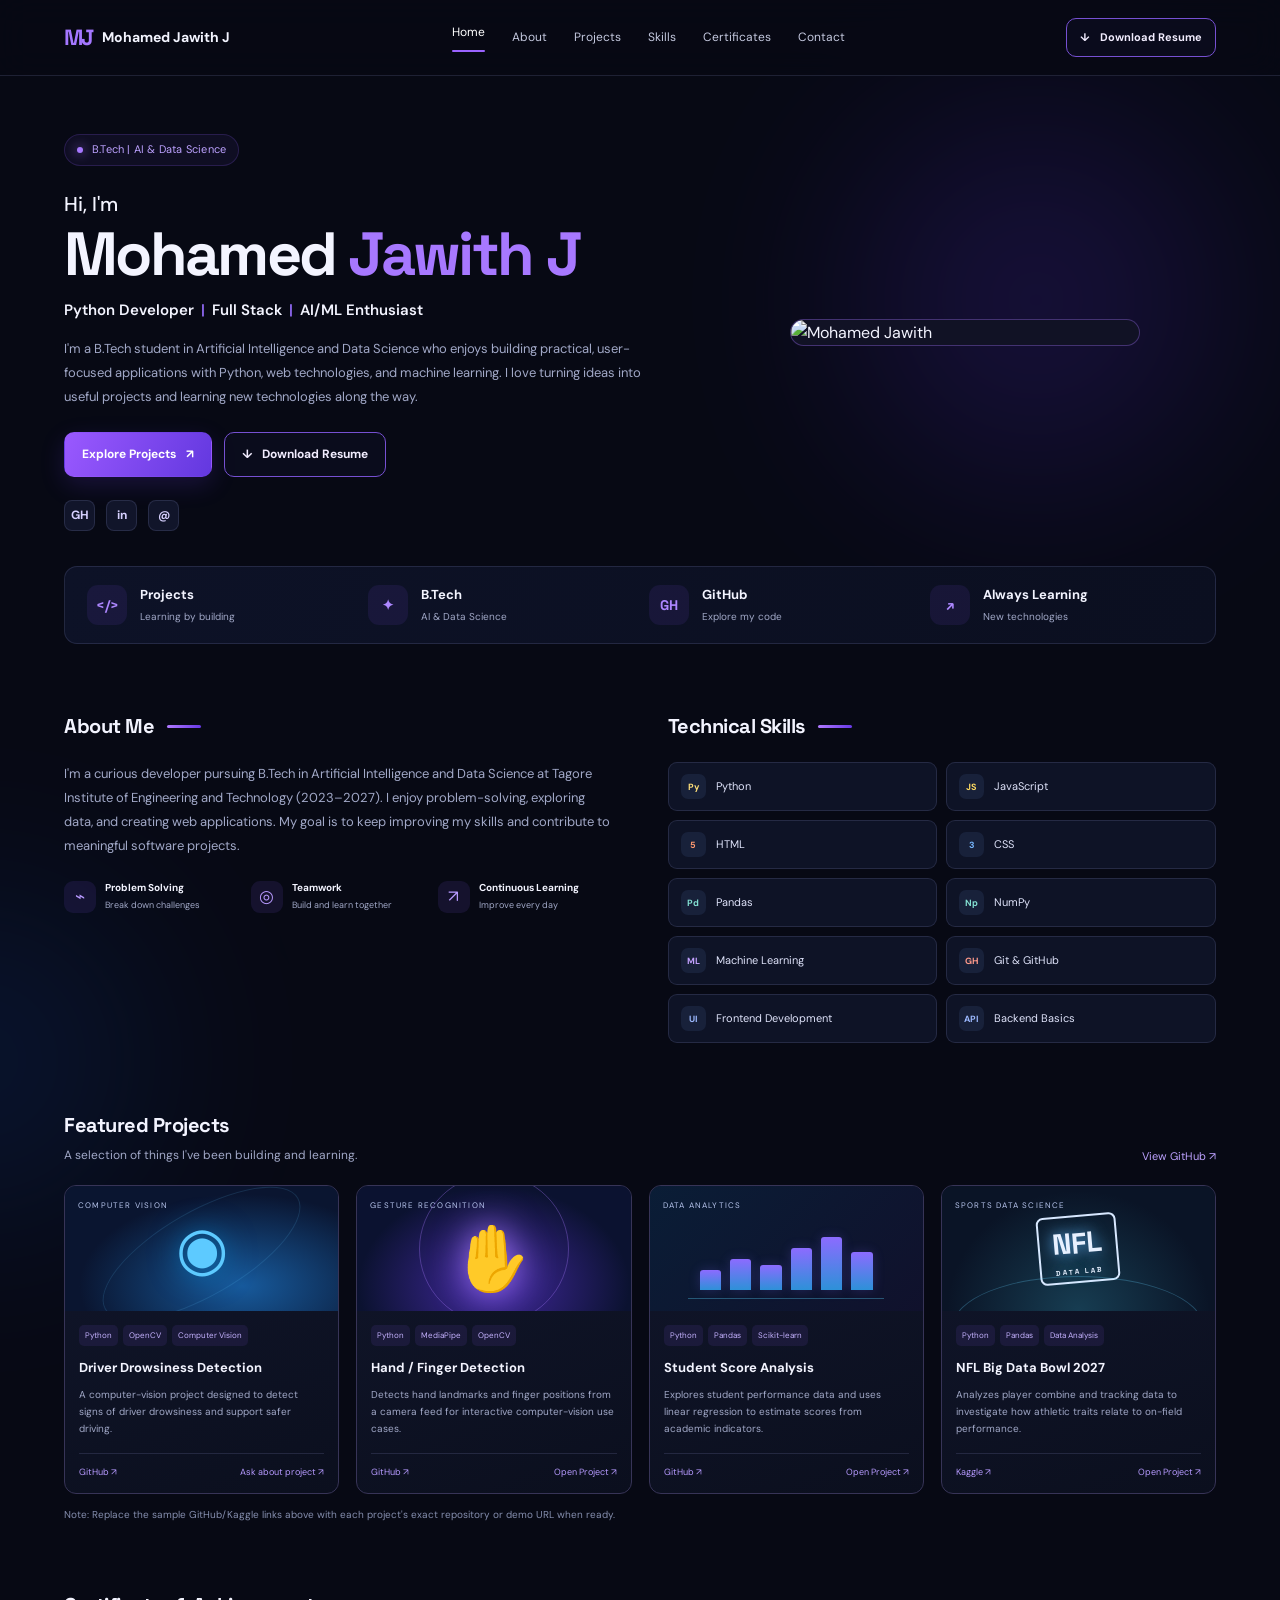
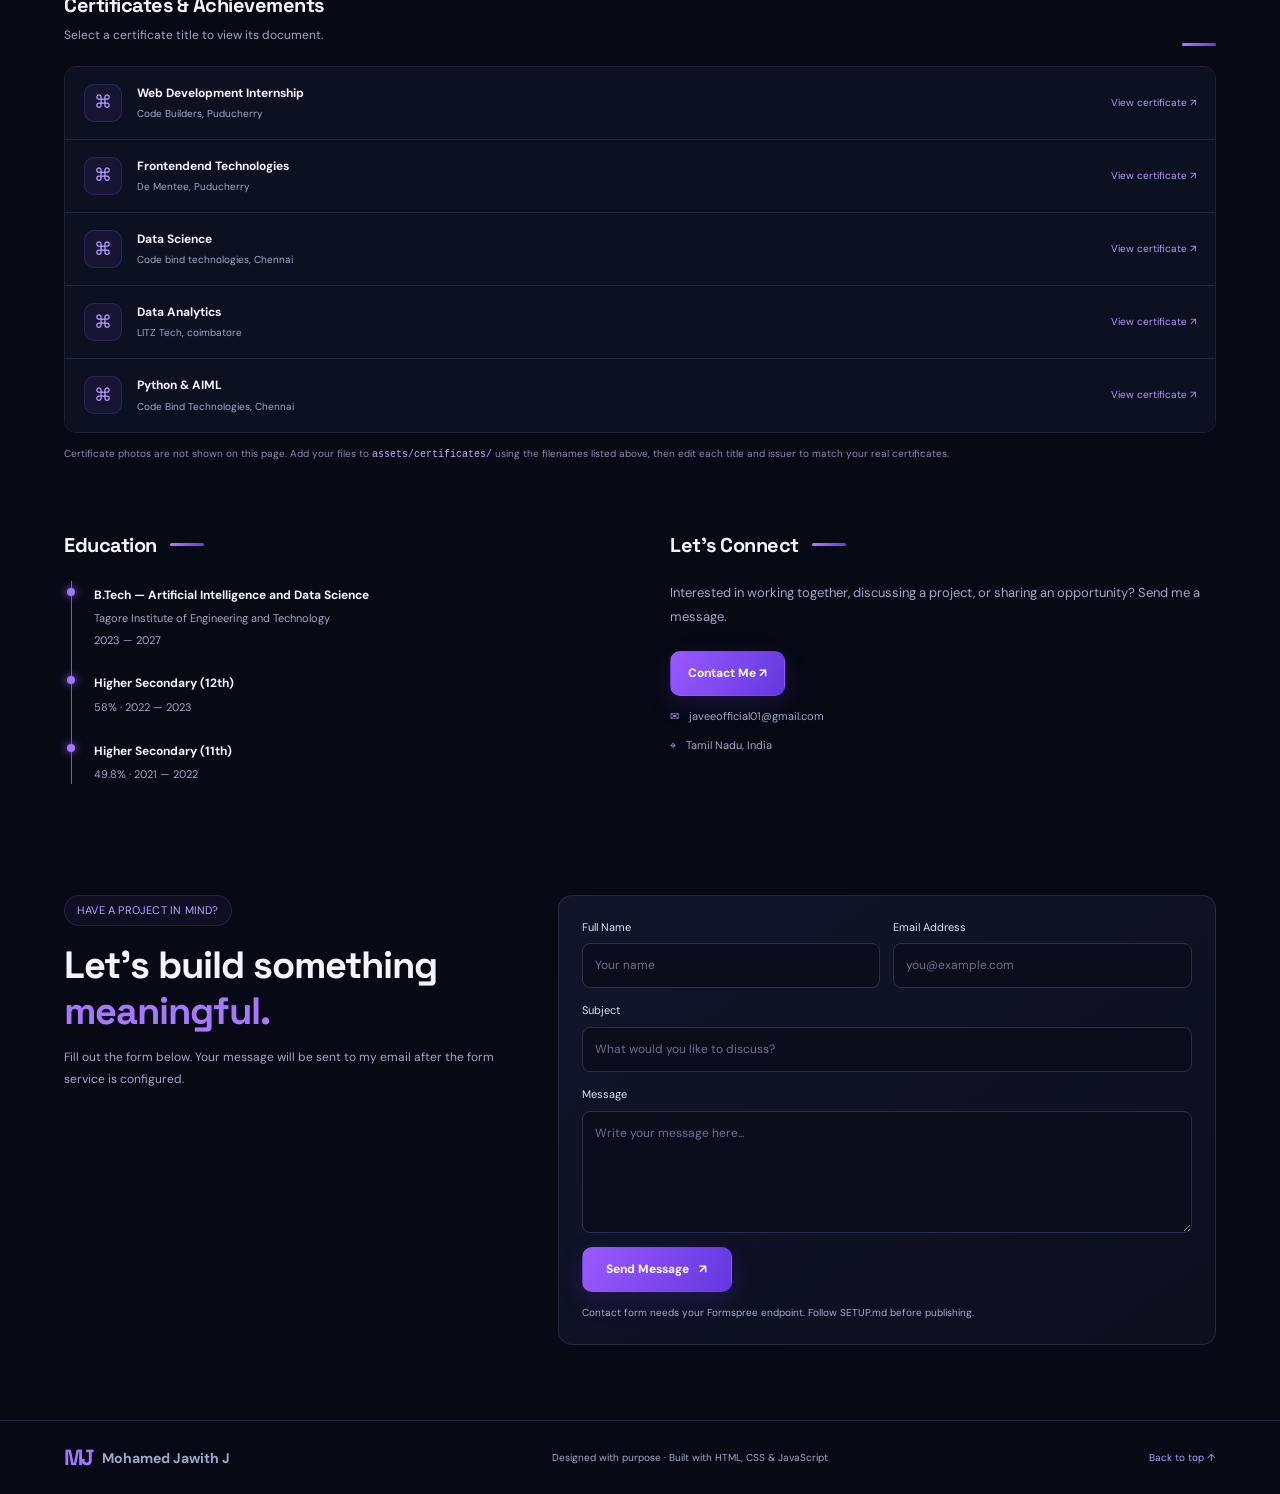
==== commit eed2d7eb: "Add files via upload" ====
--- a/index.html
+++ b/index.html
@@ -1,210 +1,246 @@
-<!doctype html>
+<!DOCTYPE html>
 <html lang="en">
 <head>
-<meta charset="utf-8">
-<meta name="viewport" content="width=device-width, initial-scale=1">
-<title>Developer Portfolio</title>
-<meta name="description" content="Developer portfolio: projects, education, certificates and contact details.">
-<meta name="theme-color" content="#0B0614">
-<link rel="icon" href="data:image/svg+xml,%3Csvg xmlns='http://www.w3.org/2000/svg' viewBox='0 0 32 32'%3E%3Ccircle cx='16' cy='16' r='14' fill='%230B0614' stroke='%23B14CFF' stroke-width='3'/%3E%3Ccircle cx='16' cy='16' r='6' fill='%23000'/%3E%3C/svg%3E">
-<link rel="preconnect" href="https://fonts.googleapis.com">
-<link rel="preconnect" href="https://fonts.gstatic.com" crossorigin>
-<link rel="stylesheet" href="https://fonts.googleapis.com/css2?family=DM+Sans:wght@400;500;700&family=JetBrains+Mono:wght@400;500;700&family=Poppins:wght@500;600;700&display=swap">
-<!-- Looks in css/style.css first. If your style.css sits next to index.html, it loads that one. -->
-<link rel="stylesheet" href="css/style.css" onerror="this.onerror=null;this.href='style.css'">
+  <meta charset="UTF-8">
+  <meta name="viewport" content="width=device-width, initial-scale=1.0">
+  <meta name="theme-color" content="#070914">
+  <meta name="description" content="Mohamed Jawith J — AI & Data Science student, Python and Full Stack Developer portfolio.">
+  <title>Mohamed Jawith J | Developer Portfolio</title>
+  <link rel="preconnect" href="https://fonts.googleapis.com">
+  <link rel="preconnect" href="https://fonts.gstatic.com" crossorigin>
+  <link href="https://fonts.googleapis.com/css2?family=DM+Sans:wght@400;500;600;700&family=Space+Grotesk:wght@400;500;600;700&display=swap" rel="stylesheet">
+  <link rel="stylesheet" href="style.css">
 </head>
 <body>
-<a class="skip-link" href="#main">Skip to content</a>
-
-<!-- ============ NAV ============ -->
-<header class="nav">
-  <div class="container nav-inner">
-    <a class="brand" href="#top"><span class="accent" >Jav</span>ee</a>
-    <button class="nav-toggle" type="button" aria-label="Open navigation menu" aria-expanded="false" aria-controls="nav-links">
-      <span></span>
-      <span></span>
-      <span></span>
-    </button>
-    <nav class="nav-links" id="nav-links" aria-label="Main">
-      <a href="#about">about</a>
-      <a href="#stack">stack</a>
-      <a href="#work">work</a>
-      <a href="#education">education</a>
-      <a href="#certificates">certificates</a>
-      <a href="#contact">contact</a>
+  <div class="ambient ambient-one"></div><div class="ambient ambient-two"></div>
+  <header class="site-header">
+    <a class="brand" href="#home" aria-label="Mohamed Jawith home"><span class="brand-mark">MJ</span><span>Mohamed Jawith J</span></a>
+    <button class="menu-toggle" id="menuToggle" aria-label="Open navigation" aria-expanded="false"><span></span><span></span><span></span></button>
+    <nav class="nav" id="nav">
+      <a class="nav-link active" href="#home">Home</a><a class="nav-link" href="#about">About</a>
+      <a class="nav-link" href="#projects">Projects</a><a class="nav-link" href="#skills">Skills</a>
+      <a class="nav-link" href="#certificates">Certificates</a><a class="nav-link" href="#contact">Contact</a>
     </nav>
-  </div>
-</header>
-
-<main id="main">
-
-<!-- ============ HERO ============ -->
-<section id="top" class="hero container">
-  <div class="hero-text">
-    <div class="badge"><span class="dot"></span>Open to new opportunities</div>
-    <h1>Hi, I'm <span class="accent glow-text" data-cfg="name">MOHAMED JAWITH J</span>.</h1>
-    <p class="role" data-cfg="role">Full-Stack Developer</p>
-    <p class="lead" data-cfg="tagline">I build fast, clean and well-tested web applications.</p>
-    <div class="actions">
-      <a class="btn btn-primary" href="#work">View my work</a>
-      <a class="btn btn-ghost" id="resume-link" href="resume.pdf" download>Download resume</a>
-      <a class="btn btn-ghost" href="#contact">Get in touch</a>
-    </div>
-  </div>
-
-  <div class="hero-visual">
-    <!-- Purple black hole (pure CSS animation) -->
-    <div class="bh" aria-hidden="true">
-      <div class="bh-stars"></div>
-      <div class="bh-halo"></div>
-
-      <!-- accretion disk, far side -->
-      <div class="bh-flat"><div class="bh-disk"></div></div>
-      <!-- light bent around the hole -->
-      <div class="bh-photon"></div>
-      <!-- event horizon -->
-      <div class="bh-hole"></div>
-      <!-- accretion disk, near side crossing in front of the hole -->
-      <div class="bh-front"><div class="bh-flat"><div class="bh-disk"></div></div></div>
-
-      <!-- tech chips in orbit -->
-      <div class="bh-orbit">
-        <div class="ring" style="--D:28s;--o:0s">
-          <div class="pos top"><div class="wrap"><div class="cc"><span class="chip">React</span></div></div></div>
-          <div class="pos bottom"><div class="wrap"><div class="cc bot"><span class="chip">TypeScript</span></div></div></div>
+    <a class="button button-outline header-resume" href="assets/resume.pdf" target="_blank" rel="noreferrer"><span>↓</span> Download Resume</a>
+  </header>
+
+  <main>
+   
+<section class="hero section-wrap" id="home">
+  <div class="hero-copy">
+    <span class="eyebrow"><span class="status-dot"></span> B.Tech | AI &amp; Data Science</span>
+    <p class="hero-intro">Hi, I'm</p>
+    <h1>Mohamed <span>Jawith J</span></h1>
+    <h2>Python Developer <i>|</i> Full Stack <i>|</i> AI/ML Enthusiast</h2>
+    <p class="hero-description">I'm a B.Tech student in Artificial Intelligence and Data Science who enjoys building practical, user-focused applications with Python, web technologies, and machine learning. I love turning ideas into useful projects and learning new technologies along the way.</p>
+
+    <div class="hero-actions">
+      <a class="button button-primary" href="#projects">Explore Projects <span>↗</span></a>
+      <a class="button button-outline" href="assets/resume.pdf" target="_blank" rel="noreferrer">↓ &nbsp; Download Resume</a>
+    </div>
+
+    <div class="social-links">
+      <a href="https://github.com/javee73" target="_blank" rel="noreferrer" aria-label="GitHub">GH</a>
+      <a href="https://www.linkedin.com/" target="_blank" rel="noreferrer" aria-label="LinkedIn">in</a>
+      <a href="mailto:jawithj@gmail.com" aria-label="Email">@</a>
+    </div>
+  </div>
+
+  <div class="hero-visual hero-photo">
+    <img src="assets/my-photo.png" alt="Mohamed Jawith" class="profile-photo" />
+  </div>
+</section>
+
+
+    <section class="stats section-wrap" aria-label="Portfolio highlights">
+      <div class="stat"><span class="stat-icon">&lt;/&gt;</span><div><strong>Projects</strong><small>Learning by building</small></div></div>
+      <div class="stat"><span class="stat-icon">✦</span><div><strong>B.Tech</strong><small>AI &amp; Data Science</small></div></div>
+      <div class="stat"><span class="stat-icon">GH</span><div><strong>GitHub</strong><small>Explore my code</small></div></div>
+      <div class="stat"><span class="stat-icon">↗</span><div><strong>Always Learning</strong><small>New technologies</small></div></div>
+    </section>
+
+    <section class="section-wrap two-column section" id="about">
+      <div>
+        <div class="section-heading"><h2>About Me</h2><span></span></div>
+        <p class="body-copy">I'm a curious developer pursuing B.Tech in Artificial Intelligence and Data Science at Tagore Institute of Engineering and Technology (2023–2027). I enjoy problem-solving, exploring data, and creating web applications. My goal is to keep improving my skills and contribute to meaningful software projects.</p>
+        <div class="value-grid"><div class="value-item"><span>⌁</span><div><b>Problem Solving</b><small>Break down challenges</small></div></div><div class="value-item"><span>◎</span><div><b>Teamwork</b><small>Build and learn together</small></div></div><div class="value-item"><span>↗</span><div><b>Continuous Learning</b><small>Improve every day</small></div></div></div>
+      </div>
+      <div id="skills">
+        <div class="section-heading"><h2>Technical Skills</h2><span></span></div>
+        <div class="skill-grid">
+          <div class="skill"><span class="skill-symbol python">Py</span>Python</div><div class="skill"><span class="skill-symbol js">JS</span>JavaScript</div>
+          <div class="skill"><span class="skill-symbol html">5</span>HTML</div><div class="skill"><span class="skill-symbol css">3</span>CSS</div>
+          <div class="skill"><span class="skill-symbol data">Pd</span>Pandas</div><div class="skill"><span class="skill-symbol data">Np</span>NumPy</div>
+          <div class="skill"><span class="skill-symbol ai">ML</span>Machine Learning</div><div class="skill"><span class="skill-symbol git">GH</span>Git &amp; GitHub</div>
+          <div class="skill"><span class="skill-symbol web">UI</span>Frontend Development</div><div class="skill"><span class="skill-symbol web">API</span>Backend Basics</div>
         </div>
       </div>
-      <div class="bh-orbit inner">
-        <div class="ring rev" style="--D:20s;--o:-15s">
-          <div class="pos top"><div class="wrap"><div class="cc"><span class="chip">Node.js</span></div></div></div>
-          <div class="pos bottom"><div class="wrap"><div class="cc bot"><span class="chip">Docker</span></div></div></div>
+    </section>
+
+    <section class="section-wrap section" id="projects">
+      <div class="section-heading heading-with-link"><div><h2>Featured Projects</h2><p class="section-subtitle">A selection of things I've been building and learning.</p></div><a class="text-link" href="https://github.com/javee73" target="_blank" rel="noreferrer">View GitHub ↗</a></div>
+      <div class="project-grid">
+        
+<article class="project-card">
+  <div class="project-art art-drowsy">
+    <div class="art-label">COMPUTER VISION</div>
+    <div class="art-icon">◉</div>
+    <div class="art-lines"></div>
+  </div>
+  <div class="project-content">
+    <div class="tag-row">
+      <span>Python</span><span>OpenCV</span><span>Computer Vision</span>
+    </div>
+    <h3>Driver Drowsiness Detection</h3>
+    <p>A computer-vision project designed to detect signs of driver drowsiness and support safer driving.</p>
+    <div class="project-links">
+      <a href="https://github.com/javee73/Driver-Drowsiness-Detection" target="_blank" rel="noreferrer">GitHub ↗</a>
+      <a href="#contact">Ask about project ↗</a>
+    </div>
+  </div>
+</article>
+
+<article class="project-card">
+  <div class="project-art art-hand">
+    <div class="art-label">GESTURE RECOGNITION</div>
+    <div class="hand-art">✋</div>
+    <div class="art-orb"></div>
+  </div>
+  <div class="project-content">
+    <div class="tag-row">
+      <span>Python</span><span>MediaPipe</span><span>OpenCV</span>
+    </div>
+    <h3>Hand / Finger Detection</h3>
+    <p>Detects hand landmarks and finger positions from a camera feed for interactive computer-vision use cases.</p>
+    <div class="project-links">
+      <a href="https://github.com/javee73" target="_blank" rel="noreferrer">GitHub ↗</a>
+      <a href="https://hand-finger-detection.onrender.com" target="_blank" rel="noreferrer">Open Project ↗</a>
+      
+    </div>
+  </div>
+</article>
+
+<article class="project-card">
+  <div class="project-art art-score">
+    <div class="art-label">DATA ANALYTICS</div>
+    <div class="mini-chart">
+      <i style="height:35%"></i>
+      <i style="height:55%"></i>
+      <i style="height:44%"></i>
+      <i style="height:75%"></i>
+      <i style="height:95%"></i>
+      <i style="height:68%"></i>
+    </div>
+  </div>
+  <div class="project-content">
+    <div class="tag-row">
+      <span>Python</span><span>Pandas</span><span>Scikit-learn</span>
+    </div>
+    <h3>Student Score Analysis</h3>
+    <p>Explores student performance data and uses linear regression to estimate scores from academic indicators.</p>
+    <div class="project-links">
+      <a href="https://github.com/javee73" target="_blank" rel="noreferrer">GitHub ↗</a>
+      <a href="https://javee-student-performance-predictor.streamlit.app/" target="_blank" rel="noreferrer">Open Project ↗</a>
+    </div>
+  </div>
+</article>
+
+<article class="project-card">
+  <div class="project-art art-nfl">
+    <div class="art-label">SPORTS DATA SCIENCE</div>
+    <div class="nfl-mark">NFL<span>DATA LAB</span></div>
+    <div class="stadium-lines"></div>
+  </div>
+  <div class="project-content">
+    <div class="tag-row">
+      <span>Python</span><span>Pandas</span><span>Data Analysis</span>
+    </div>
+    <h3>NFL Big Data Bowl 2027</h3>
+    <p>Analyzes player combine and tracking data to investigate how athletic traits relate to on-field performance.</p>
+    <div class="project-links">
+      <a href="https://www.kaggle.com/" target="_blank" rel="noreferrer">Kaggle ↗</a>
+      <a href="https://javee-nfl-data-bowl.streamlit.app/" target="_blank" rel="noreferrer">Open Project ↗</a>
+    </div>
+  </div>
+</article>
+</div>
+      <p class="note">Note: Replace the sample GitHub/Kaggle links above with each project's exact repository or demo URL when ready.</p>
+    </section>
+
+    <section class="section-wrap section" id="certificates">
+      <div class="section-heading heading-with-link"><div><h2>Certificates &amp; Achievements</h2><p class="section-subtitle">Select a certificate title to view its document.</p></div><span class="section-count"></span></div>
+      <div class="certificate-list" id="certificateList">
+        
+<button class="certificate-row" data-certificate="assets/certificates/web-development-certificate.jpg" data-title="15 Days Web Development Internship">
+  <span class="certificate-icon">⌘</span>
+  <span class="certificate-info">
+    <strong> Web Development Internship</strong>
+    <small>Code Builders, Puducherry</small>
+  </span>
+  <span class="certificate-open">View certificate ↗</span>
+</button>
+
+<button class="certificate-row" data-certificate="assets/certificates/De Mentee-certificate.jpg" data-title="de menyee">
+  <span class="certificate-icon">⌘</span>
+  <span class="certificate-info">
+    <strong> Frontendend Technologies </strong>
+    <small>De Mentee, Puducherry</small>
+  </span>
+  <span class="certificate-open">View certificate ↗</span>
+</button>
+
+<button class="certificate-row" data-certificate="assets/certificates/code bind technologies-certificate.jpg" data-title="code bind technologies">
+  <span class="certificate-icon">⌘</span>
+  <span class="certificate-info">
+    <strong> Data Science </strong>
+    <small>Code bind technologies, Chennai</small>
+  </span>
+  <span class="certificate-open">View certificate ↗</span>
+</button>
+
+<button class="certificate-row" data-certificate="assets/certificates/LITZ Tech-certificate.jpg" data-title="LITZ Tech">
+  <span class="certificate-icon">⌘</span>
+  <span class="certificate-info">
+    <strong> Data Analytics</strong>
+    <small>LITZ Tech, coimbatore</small>
+  </span>
+  <span class="certificate-open">View certificate ↗</span>
+</button>
+
+<button class="certificate-row" data-certificate="assets/certificates/Python & AIML-certificate.png" data-title="Python & AIML">
+  <span class="certificate-icon">⌘</span>
+  <span class="certificate-info">
+    <strong> Python & AIML</strong>
+    <small>Code Bind Technologies, Chennai</small>
+  </span>
+  <span class="certificate-open">View certificate ↗</span>
+</button>
+
         </div>
-      </div>
-
-      <div class="bh-card a"><span class="dot"></span>build passing</div>
-      <div class="bh-card b"><span class="prompt">$</span> npm run ship<span class="caret">▍</span></div>
-    </div>
-  </div>
-</section>
-
-<!-- ============ ABOUT ============ -->
-<section id="about" class="section">
-  <div class="container split">
-    <div class="split-title">
-      <p class="eyebrow">About</p>
-      <h2>A developer who ships.</h2>
-    </div>
-    <div class="split-body">
-      <div class="prose">
-        <p>Write two or three sentences about how you got into programming and what you enjoy building. Keep it specific: the problems you like, the tools you reach for, the way you work with a team.</p>
-        <p>Add one more line about what you are learning now or what you are looking for next.</p>
-      </div>
-      <div class="stats" id="stats"></div>
-    </div>
-  </div>
-</section>
-
-<!-- ============ STACK ============ -->
-<section id="stack" class="section">
-  <div class="container">
-    <div class="section-head">
-      <p class="eyebrow">Stack</p>
-      <h2>Tools I work with</h2>
-    </div>
-    <div class="grid" id="skills"></div>
-  </div>
-</section>
-
-<!-- ============ WORK ============ -->
-<section id="work" class="section">
-  <div class="container">
-    <div class="section-head">
-      <p class="eyebrow">Selected work</p>
-      <h2>Projects</h2>
-    </div>
-    <div class="grid" id="projects"></div>
-  </div>
-</section>
-
-<!-- ============ EDUCATION ============ -->
-<section id="education" class="section">
-  <div class="container split">
-    <div class="split-title">
-      <p class="eyebrow">Education</p>
-      <h2>Where I studied</h2>
-    </div>
-    <div class="split-body">
-      <div class="timeline" id="education-list"></div>
-    </div>
-  </div>
-</section>
-
-<!-- ============ CERTIFICATES ============ -->
-<section id="certificates" class="section">
-  <div class="container">
-    <div class="section-head">
-      <p class="eyebrow">Certificates</p>
-      <h2>Courses and certifications</h2>
-    </div>
-    <div class="grid" id="certificate-list"></div>
-  </div>
-</section>
-
-<!-- ============ CONTACT ============ -->
-<section id="contact" class="section">
-  <div class="container contact">
-    <div class="contact-info">
-      <p class="eyebrow">Contact</p>
-      <h2>Have something to build? Let's talk.</h2>
-      <p class="muted">Call me, email me, or leave your details in the form and I will get back to you.</p>
-
-      <ul class="contact-list">
-        <li><span class="label">Name</span><span data-cfg="name">Your Name</span></li>
-        <li><span class="label">Email</span><a id="contact-email" href="mailto:your.email@example.com">your.email@example.com</a></li>
-        <li><span class="label">Phone</span><a id="contact-phone" href="tel:+910000000000">+91 00000 00000</a></li>
-        <li><span class="label">Location</span><span data-cfg="location">City, Country</span></li>
-      </ul>
-
-      <div class="socials" id="socials"></div>
-    </div>
-
-    <form class="contact-form" id="contact-form" aria-labelledby="form-title">
-      <h3 id="form-title">Send me a message</h3>
-      <p class="muted small">Your details are included in the message so I can reply to you.</p>
-
-      <div class="field">
-        <label for="f-name">Your name</label>
-        <input id="f-name" name="name" type="text" autocomplete="name" required placeholder="Full name">
-      </div>
-      <div class="field">
-        <label for="f-email">Your email</label>
-        <input id="f-email" name="email" type="email" autocomplete="email" required placeholder="you@example.com">
-      </div>
-      <div class="field">
-        <label for="f-phone">Your phone number</label>
-        <input id="f-phone" name="phone" type="tel" autocomplete="tel" placeholder="+91 00000 00000">
-      </div>
-      <div class="field">
-        <label for="f-message">Message</label>
-        <textarea id="f-message" name="message" rows="5" required placeholder="Tell me about your project"></textarea>
-      </div>
-      <button class="btn btn-primary" type="submit">Send message</button>
-    </form>
-  </div>
-</section>
-
-</main>
-
-<footer class="footer">
-  <div class="container footer-inner">
-    <span>© <span id="year">2026</span> <span data-cfg="name">Your Name</span></span>
-    <span>Built with care, shipped with coffee.</span>
-  </div>
-</footer>
-
-<div class="toast" id="toast" role="status" aria-live="polite"></div>
-
-<!-- Looks in js/script.js first. If your script.js sits next to index.html, it loads that one. -->
-<script src="js/script.js" onerror="this.onerror=null;var s=document.createElement('script');s.src='script.js';document.body.appendChild(s);"></script>
+      <p class="note">Certificate photos are not shown on this page. Add your files to <code>assets/certificates/</code> using the filenames listed above, then edit each title and issuer to match your real certificates.</p>
+    </section>
+
+    <section class="section-wrap section lower-grid">
+      <div id="education"><div class="section-heading"><h2>Education</h2><span></span></div><div class="timeline"><div class="timeline-item"><b>B.Tech — Artificial Intelligence and Data Science</b><p>Tagore Institute of Engineering and Technology</p><small>2023 — 2027</small></div><div class="timeline-item"><b>Higher Secondary (12th)</b><p>58% · 2022 — 2023</p></div><div class="timeline-item"><b>Higher Secondary (11th)</b><p>49.8% · 2021 — 2022</p></div></div></div>
+      <div><div class="section-heading"><h2>Let's Connect</h2><span></span></div><p class="body-copy">Interested in working together, discussing a project, or sharing an opportunity? Send me a message.</p><a class="button button-primary" href="#contact">Contact Me ↗</a><div class="contact-short"><span>✉</span><a href="mailto:javeeofficial01@gmail.com">javeeofficial01@gmail.com</a></div><div class="contact-short"><span>⌖</span><span>Tamil Nadu, India</span></div></div>
+    </section>
+
+    <section class="section-wrap section contact-section" id="contact">
+      <div class="contact-heading"><span class="eyebrow">HAVE A PROJECT IN MIND?</span><h2>Let's build something <span>meaningful.</span></h2><p>Fill out the form below. Your message will be sent to my email after the form service is configured.</p></div>
+      <form class="contact-form" id="contactForm">
+        <div class="form-row"><label>Full Name<input type="text" name="name" placeholder="Your name" required maxlength="100"></label><label>Email Address<input type="email" name="email" placeholder="you@example.com" required maxlength="150"></label></div>
+        <label>Subject<input type="text" name="subject" placeholder="What would you like to discuss?" required maxlength="160"></label>
+        <label>Message<textarea name="message" rows="5" placeholder="Write your message here..." required maxlength="5000"></textarea></label>
+        <button class="button button-primary submit-button" type="submit">Send Message <span>↗</span></button>
+        <p class="form-status" id="formStatus" role="status" aria-live="polite">Contact form needs your Formspree endpoint. Follow SETUP.md before publishing.</p>
+      </form>
+    </section>
+  </main>
+  <footer class="footer"><a class="brand" href="#home"><span class="brand-mark">MJ</span><span>Mohamed Jawith J</span></a><p>Designed with purpose · Built with HTML, CSS &amp; JavaScript</p><a href="#home" class="back-top">Back to top ↑</a></footer>
+
+  <div class="modal" id="certificateModal" aria-hidden="true" role="dialog" aria-modal="true" aria-labelledby="modalTitle">
+    <div class="modal-backdrop" data-close-modal></div><div class="modal-panel"><div class="modal-header"><div><small>CERTIFICATE PREVIEW</small><h2 id="modalTitle">Certificate</h2></div><button class="modal-close" id="modalClose" aria-label="Close certificate">×</button></div><div class="certificate-preview" id="certificatePreview"><p>Certificate preview will appear here after you add the image or PDF.</p></div><a class="button button-outline modal-open-file" id="openCertificate" href="#" target="_blank" rel="noreferrer">Open file in new tab ↗</a></div>
+  </div>
+  <script src="script.js"></script>
 </body>
 </html>
--- a/style.css
+++ b/style.css
@@ -1,441 +1,1446 @@
-/* =========================================================
-   Neon purple developer portfolio
-   Change the purple: edit --accent, --glow and --glow-soft
-   ========================================================= */
-
 :root {
-  --bg: #0B0614;
-  --surface: #120A22;
-  --surface-2: #1A0F2E;
-  --line: #2A1B47;
-  --text: #EDE7FA;
-  --muted: #B9ADD6;
-  --dim: #8F82AE;
-
-  --accent: #B14CFF;
-  --accent-hi: #D58BFF;
-  --glow: rgba(177, 76, 255, 0.35);
-  --glow-soft: rgba(177, 76, 255, 0.15);
-
-  --font-head: 'Poppins', system-ui, -apple-system, 'Segoe UI', sans-serif;
-  --font-body: 'DM Sans', system-ui, -apple-system, 'Segoe UI', sans-serif;
-  --font-mono: 'JetBrains Mono', ui-monospace, SFMono-Regular, Menlo, monospace;
-}
-
-*, *::before, *::after { box-sizing: border-box; }
-
-html { scroll-behavior: smooth; scroll-padding-top: 84px; }
+    --bg:#070914;
+    --panel:#0d1124;
+    --panel2:#10162c;
+    --line:rgba(157,164,221,.16);
+    --text:#f3f4ff;
+    --muted:#a1a8c7;
+    --purple:#9a63ff;
+    --purple2:#6739e6;
+    --cyan:#61d7ff;
+    --font:'DM Sans',sans-serif;
+    --display:'Space Grotesk',sans-serif
+}
+
+* {
+    box-sizing:border-box
+}
+
+html {
+    scroll-behavior:smooth;
+    scroll-padding-top:90px
+}
 
 body {
-  margin: 0;
-  background: var(--bg);
-  color: var(--text);
-  font-family: var(--font-body);
-  font-size: 17px;
-  line-height: 1.65;
-  -webkit-font-smoothing: antialiased;
-  overflow-x: hidden;
-}
-
-img { max-width: 100%; display: block; }
-main { overflow-x: clip; }
-a { color: inherit; text-decoration: none; }
-h1, h2, h3, p { margin: 0; }
-
-.container { width: 100%; max-width: 1200px; margin: 0 auto; padding-inline: 24px; }
-.accent { color: var(--accent); }
-.muted { color: var(--muted); }
-.small { font-size: 14px; }
-
-.skip-link {
-  position: absolute; left: -999px; top: 8px; z-index: 100;
-  background: var(--accent); color: #0B0614; padding: 10px 16px; border-radius: 8px; font-weight: 700;
-}
-.skip-link:focus { left: 8px; }
-
-a:focus-visible, button:focus-visible, input:focus-visible, textarea:focus-visible {
-  outline: 2px solid var(--accent-hi);
-  outline-offset: 3px;
-}
-
-/* ---------- Typography ---------- */
-h1 {
-  font-family: var(--font-head);
-  font-weight: 700;
-  font-size: clamp(34px, 5vw, 58px);
-  line-height: 1.15;
-  letter-spacing: -0.01em;
-  text-wrap: balance;
-}
-h2 {
-  font-family: var(--font-head);
-  font-weight: 600;
-  font-size: clamp(26px, 3.2vw, 36px);
-  line-height: 1.2;
-  text-wrap: balance;
-}
-h3 { font-family: var(--font-head); font-weight: 600; font-size: 20px; line-height: 1.3; }
+    margin:0;
+    background:var(--bg);
+    color:var(--text);
+    font-family:var(--font);
+    line-height:1.6;
+    overflow-x:hidden
+}
+
+a {
+    color:inherit;
+    text-decoration:none
+}
+
+button,input,textarea {
+    font:inherit
+}
+
+.ambient {
+    position:absolute;
+    pointer-events:none;
+    filter:blur(100px);
+    opacity:.16;
+    border-radius:50%;
+    z-index:-1
+}
+
+.ambient-one {
+    width:360px;
+    height:360px;
+    background:#6a35ff;
+    top:120px;
+    right:5%
+}
+
+.ambient-two {
+    width:320px;
+    height:320px;
+    background:#1555c7;
+    top:900px;
+    left:-180px
+}
+
+.site-header {
+    height:76px;
+    padding:0 max(calc((100% - 1180px)/2),5%);
+    display:flex;
+    align-items:center;
+    justify-content:space-between;
+    gap:24px;
+    border-bottom:1px solid var(--line);
+    background:rgba(7,9,20,.86);
+    backdrop-filter:blur(16px);
+    position:sticky;
+    top:0;
+    z-index:10
+}
+
+.brand {
+    display:flex;
+    align-items:center;
+    gap:10px;
+    font-weight:700;
+    white-space:nowrap;
+    font-size:14px
+}
+
+.brand-mark {
+    font-family:var(--display);
+    font-size:22px;
+    font-weight:700;
+    letter-spacing:-2px;
+    color:#a477ff
+}
+
+.nav {
+    display:flex;
+    align-items:center;
+    gap:27px
+}
+
+.nav-link {
+    font-size:12px;
+    color:#c5c9df;
+    transition:.2s
+}
+
+.nav-link:hover,.nav-link.active {
+    color:#fff
+}
+
+.nav-link.active:after {
+    content:"";
+    display:block;
+    height:2px;
+    background:var(--purple);
+    margin-top:7px;
+    border-radius:3px
+}
+
+.button {
+    display:inline-flex;
+    align-items:center;
+    justify-content:center;
+    gap:10px;
+    border-radius:10px;
+    padding:12px 17px;
+    font-size:12px;
+    font-weight:700;
+    border:1px solid transparent;
+    transition:transform .2s,border-color .2s,background .2s;
+    cursor:pointer
+}
+
+.button:hover {
+    transform:translateY(-2px)
+}
+
+.button-primary {
+    background:linear-gradient(115deg,#9a59ff,#6338df);
+    box-shadow:0 8px 25px #6b3bea30;
+    color:white
+}
+
+.button-outline {
+    border-color:#7650d2;
+    background:rgba(12,14,32,.7);
+    color:#f2edff
+}
+
+.header-resume {
+    padding:10px 13px;
+    font-size:11px
+}
+
+.menu-toggle {
+    display:none;
+    background:transparent;
+    border:0
+}
+
+.section-wrap {
+    width:min(1180px,90%);
+    margin-inline:auto
+}
+
+.hero {
+    min-height:445px;
+    display:grid;
+    grid-template-columns:1.1fr .9fr;
+    align-items:center;
+    padding-top:58px;
+    padding-bottom:35px;
+    gap:35px
+}
+
+
+
+.hero-visual.hero-photo {
+    width: 100%;
+    max-width: 350px;
+    height: 330px;
+    justify-self: end;
+    overflow: visible;
+    border-radius: 20px;
+}
+
+.hero-visual.hero-photo .profile-photo {
+    width: 100%;
+    height: auto;
+    min-height: 0;
+    object-fit: unset;
+    object-position: center;
+    display: block;
+    border-radius: 20px;
+}
+
+
 
 .eyebrow {
-  font-family: var(--font-mono);
-  font-size: 13px;
-  letter-spacing: 0.14em;
-  text-transform: uppercase;
-  color: var(--accent-hi);
-}
-.glow-text { text-shadow: 0 0 36px var(--glow); }
-
-/* ---------- Nav ---------- */
-.nav {
-  position: sticky; top: 10px; z-index: 50;
-  margin: 25px;
-  border: 1px solid var(--line);
-  border-radius: 30px;
-  background: rgba(11, 6, 20, 0.78);
-  -webkit-backdrop-filter: blur(12px);
-  backdrop-filter: blur(12px);
-  box-shadow: 0 12px 36px rgba(0, 0, 0, 0.22);
-}
-.nav-inner {
-  position: relative;
-  display: flex; align-items: center; justify-content: space-between;
-  gap: 24px; padding-block: 12px;
-}
-.brand { font-family: var(--font-mono); font-weight: 700; font-size: 17px; white-space: nowrap; }
-.nav-links { display: flex; align-items: center; gap: 4px; font-family: var(--font-mono); font-size: 13px; }
-.nav-links a {
-  position: relative;
-  display: inline-flex; align-items: center; min-height: 40px;
-  padding: 0 12px; border-radius: 999px;
-  color: var(--muted);
-  transition: color .18s ease, background .18s ease;
-}
-.nav-links a:hover, .nav-links a:focus-visible {
-  color: #fff; background: var(--glow-soft);
-}
-.nav-toggle {
-  display: none; align-items: center; justify-content: center; flex-direction: column;
-  gap: 5px; width: 44px; height: 44px; padding: 0;
-  border: 1px solid var(--line); border-radius: 14px;
-  background: var(--surface); color: var(--text); cursor: pointer;
-}
-.nav-toggle span {
-  display: block; width: 18px; height: 2px; border-radius: 2px;
-  background: currentColor; transition: transform .2s ease, opacity .2s ease;
-}
-
-/* ---------- Buttons ---------- */
-.btn {
-  display: inline-flex; align-items: center; justify-content: center;
-  min-height: 48px; padding: 0 24px; border-radius: 10px;
-  font-family: var(--font-body); font-size: 16px; font-weight: 700;
-  border: 1px solid var(--accent); cursor: pointer;
-  transition: transform .18s ease, box-shadow .18s ease, background .18s ease;
-}
-.btn:hover { transform: translateY(-2px); }
-.btn-primary { background: var(--accent); color: #0B0614; box-shadow: 0 0 28px var(--glow); }
-.btn-ghost { background: transparent; color: #fff; font-weight: 500; }
-.btn-ghost:hover { background: var(--glow-soft); }
-
-/* ---------- Hero ---------- */
-.hero {
-  display: flex; flex-wrap: wrap; align-items: center;
-  gap: 56px 64px; padding-block: 72px 96px;
-  position: relative;
-}
-.hero::before {
-  content: ""; position: absolute; z-index: -1;
-  top: -160px; right: -200px; width: 760px; height: 760px; border-radius: 50%;
-  background: radial-gradient(circle, var(--glow) 0%, rgba(11, 6, 20, 0) 68%);
-  pointer-events: none;
-}
-.hero-text { flex: 1 1 460px; min-width: 0; display: flex; flex-direction: column; align-items: flex-start; gap: 22px; }
-.hero-visual { flex: 1 1 400px; min-width: 0; }
-
-.badge {
-  display: inline-flex; align-items: center; gap: 10px;
-  padding: 6px 14px; border: 1px solid var(--line); border-radius: 999px;
-  font-family: var(--font-mono); font-size: 13px; color: #CDBFEF;
-}
-.dot { width: 8px; height: 8px; border-radius: 50%; background: var(--accent); box-shadow: 0 0 10px var(--accent); }
-.role { font-family: var(--font-mono); font-size: 16px; color: var(--accent-hi); }
-.lead { max-width: 540px; font-size: 19px; color: var(--muted); }
-.actions { display: flex; flex-wrap: wrap; gap: 14px; margin-top: 6px; }
-
-/* ---------- Sections ---------- */
-.section { padding-block: 88px; border-top: 1px solid var(--line); }
-.section-head { display: flex; flex-direction: column; gap: 10px; margin-bottom: 36px; }
-.split { display: flex; flex-wrap: wrap; gap: 40px 72px; }
-.split-title { flex: 1 1 280px; min-width: 0; display: flex; flex-direction: column; gap: 10px; align-self: flex-start; }
-.split-body { flex: 2 1 460px; min-width: 0; display: flex; flex-direction: column; gap: 32px; }
-.prose { display: flex; flex-direction: column; gap: 16px; max-width: 640px; color: var(--muted); }
-
-.grid { display: grid; grid-template-columns: repeat(auto-fit, minmax(min(100%, 280px), 1fr)); gap: 24px; }
-
-.stats { display: flex; flex-wrap: wrap; gap: 16px; }
-.stat { flex: 1 1 150px; padding: 20px 22px; border: 1px solid var(--line); border-radius: 12px; background: var(--surface); }
-.stat-value { font-family: var(--font-head); font-weight: 700; font-size: 34px; line-height: 1; color: var(--accent); }
-.stat-label { margin-top: 8px; font-size: 14px; color: #A99CC8; }
-
-/* ---------- Cards ---------- */
-.card {
-  min-width: 0; display: flex; flex-direction: column; gap: 16px;
-  padding: 24px; border: 1px solid var(--line); border-radius: 16px; background: var(--surface);
-  transition: transform .18s ease, border-color .18s ease;
-}
-.card:hover { transform: translateY(-4px); border-color: var(--accent); }
-.card-title { font-family: var(--font-mono); font-size: 14px; font-weight: 700; color: #fff; }
-
-.chips { display: flex; flex-wrap: wrap; gap: 8px; }
-.skill-chip {
-  padding: 5px 12px; border-radius: 999px; border: 1px solid var(--line);
-  background: var(--surface-2); font-family: var(--font-mono); font-size: 13px; color: #D9CCF5;
-}
-
-.shot {
-  height: 150px; border-radius: 10px; border: 1px solid var(--line); overflow: hidden;
-  background: linear-gradient(135deg, #1D1038 0%, #0F0820 100%);
-  display: flex; align-items: center; justify-content: center;
-  font-family: var(--font-mono); font-size: 13px; color: var(--dim);
-}
-.shot img { width: 100%; height: 100%; object-fit: cover; }
-.card p { font-size: 15px; color: var(--muted); }
-.tags { display: flex; flex-wrap: wrap; gap: 8px; font-family: var(--font-mono); font-size: 12px; color: var(--accent-hi); }
-.card-links { display: flex; flex-wrap: wrap; gap: 4px 20px; margin-top: auto; font-family: var(--font-mono); font-size: 14px; }
-.card-links a { min-height: 44px; display: inline-flex; align-items: center; color: #fff; }
-.card-links a.live { color: var(--accent-hi); }
-.card-links a:hover { text-decoration: underline; }
-
-/* ---------- Education timeline ---------- */
-.timeline { display: flex; flex-direction: column; }
-.edu { display: flex; flex-wrap: wrap; gap: 8px 32px; padding: 26px 0; border-bottom: 1px solid var(--line); }
-.edu:first-child { padding-top: 0; }
-.edu-years { flex: 0 0 150px; padding-top: 4px; font-family: var(--font-mono); font-size: 13px; color: var(--accent-hi); }
-.edu-main { flex: 1 1 280px; min-width: 0; display: flex; flex-direction: column; gap: 4px; }
-.edu-main .school { font-size: 15px; color: #D9CCF5; }
-.edu-main .note { margin-top: 6px; font-size: 15px; color: #A99CC8; }
-
-/* ---------- Certificates (image shown directly in the card) ---------- */
-.cert { padding: 0; overflow: hidden; gap: 0; }
-.cert-thumb {
-  display: block;
-  position: relative;
-  aspect-ratio: 4 / 3;
-  background: #0F0820;
-  border-bottom: 1px solid var(--line);
-  overflow: hidden;
-}
-.cert-thumb img {
+    display:inline-flex;
+    align-items:center;
+    gap:9px;
+    border:1px solid #8b5cf633;
+    background:#8b5cf611;
+    color:#bda2ff;
+    padding:6px 12px;
+    border-radius:30px;
+    font-size:11px;
+    letter-spacing:.2px
+}
+
+.status-dot {
+    width:6px;
+    height:6px;
+    border-radius:50%;
+    background:#a778ff;
+    box-shadow:0 0 12px #a778ff
+}
+
+.hero-intro {
+    margin:22px 0 0;
+    font-size:20px;
+    font-weight:500
+}
+
+.hero h1 {
+    font-family:var(--display);
+    font-size:clamp(38px,5vw,61px);
+    letter-spacing:-2.7px;
+    line-height:1.12;
+    margin:0 0 10px
+}
+
+.hero h1 span,.contact-heading h2 span {
+    color:#a778ff
+}
+
+.hero h2 {
+    font-size:15px;
+    margin:0 0 15px;
+    font-weight:600
+}
+
+.hero h2 i {
+    font-style:normal;
+    color:#8d67ef;
+    padding:0 3px
+}
+
+.hero-description,.body-copy {
+    color:var(--muted);
+    font-size:13px;
+    line-height:1.85;
+    max-width:580px
+}
+
+.hero-actions {
+    display:flex;
+    flex-wrap:wrap;
+    gap:12px;
+    margin-top:23px
+}
+
+.social-links {
+    display:flex;
+    gap:11px;
+    margin-top:23px
+}
+
+.social-links a {
+    width:31px;
+    height:31px;
+    border:1px solid var(--line);
+    background:#11152a;
+    border-radius:8px;
+    display:grid;
+    place-items:center;
+    font-size:12px;
+    font-weight:700;
+    color:#d7d1ff
+}
+
+
+.hero-visual.hero-photo {
+  width: 100%;
+  max-width: 350px;
+  height: auto;
+  margin: 0 auto;
+  overflow: visible;
+  border-radius: 20px;
+  border: 1px solid rgba(160, 110, 255, 0.35);
+  background: #111225;
+}
+
+
+.hero-visual.hero-photo .profile-photo {
   width: 100%;
   height: 100%;
-  object-fit: contain;   /* whole certificate visible, no cropping. Use "cover" to fill the card */
-  transition: transform .25s ease;
-}
-.cert-thumb:hover img { transform: scale(1.03); }
-.cert-thumb iframe {
-  width: 100%;
-  height: 100%;
-  border: 0;
-  background: #fff;
-  pointer-events: none;  /* click opens the full certificate in a new tab */
-}
-.cert-missing {
-  position: absolute; inset: 0;
-  display: flex; align-items: center; justify-content: center;
-  padding: 12px; text-align: center; overflow-wrap: anywhere;
-  font-family: var(--font-mono); font-size: 12px; color: var(--dim);
-}
-.cert-body { padding: 18px 22px 22px; display: flex; flex-direction: column; gap: 4px; }
-.cert-body p { font-size: 14px; color: #A99CC8; }
-
-/* ---------- Contact ---------- */
-.contact { display: flex; flex-wrap: wrap; gap: 48px 64px; }
-.contact-info { flex: 1 1 340px; min-width: 0; display: flex; flex-direction: column; gap: 18px; align-items: flex-start; }
-.contact-info .muted { max-width: 460px; }
-.contact-list { list-style: none; margin: 8px 0 0; padding: 0; display: flex; flex-direction: column; gap: 14px; width: 100%; }
-.contact-list li { display: flex; flex-wrap: wrap; gap: 4px 20px; align-items: baseline; padding-bottom: 14px; border-bottom: 1px solid var(--line); }
-.contact-list .label { flex: 0 0 90px; font-family: var(--font-mono); font-size: 13px; letter-spacing: 0.08em; text-transform: uppercase; color: var(--dim); }
-.contact-list a { color: var(--accent-hi); overflow-wrap: anywhere; min-height: 28px; }
-.contact-list a:hover { text-decoration: underline; }
-.socials { display: flex; flex-wrap: wrap; gap: 4px 24px; font-family: var(--font-mono); font-size: 14px; }
-.socials a { min-height: 44px; display: inline-flex; align-items: center; color: var(--muted); }
-.socials a:hover { color: #fff; }
+  display: block;
+  object-fit: cover;
+  object-position: center;
+}
+
+
+
+.orbit {
+    position:absolute;
+    border:1px solid #8c5cff45;
+    border-radius:50%;
+    transform:rotate(-25deg)
+}
+
+.orbit-large {
+    width:300px;
+    height:300px;
+    box-shadow:0 0 70px #6338df1b,inset 0 0 55px #6338df0d
+}
+
+.orbit-small {
+    width:230px;
+    height:230px;
+    border-color:#51a6ff4a
+}
+
+.visual-glow {
+    position:absolute;
+    width:240px;
+    height:240px;
+    border-radius:50%;
+    background:#6e3bff;
+    filter:blur(90px);
+    opacity:.3
+}
+
+.code-window {
+    position:relative;
+    width:min(390px,95%);
+    border:1px solid #7561b45e;
+    border-radius:15px;
+    background:linear-gradient(135deg,#14182fef,#090d1bfa);
+    box-shadow:0 25px 80px #0008,0 0 45px #653be31c;
+    transform:rotate(-2deg);
+    overflow:hidden
+}
+
+.window-top {
+    height:37px;
+    border-bottom:1px solid var(--line);
+    display:flex;
+    align-items:center;
+    gap:5px;
+    padding:0 12px;
+    color:#737b9f
+}
+
+.window-top span {
+    height:7px;
+    width:7px;
+    border-radius:50%;
+    background:#ff6685
+}
+
+.window-top span:nth-child(2) {
+    background:#ffc65a
+}
+
+.window-top span:nth-child(3) {
+    background:#63dc9c
+}
+
+.window-top b {
+    font-size:10px;
+    font-weight:500;
+    margin-left:12px
+}
+
+.code-window pre {
+    padding:19px 21px 24px;
+    margin:0;
+    font-size:12px;
+    line-height:1.95;
+    color:#dce4ff;
+    white-space:pre-wrap
+}
+
+.code-purple {
+    color:#c59aff
+}
+
+.code-green {
+    color:#8be3be
+}
+
+.floating-chip {
+    position:absolute;
+    background:#10152a;
+    border:1px solid #8b68e84f;
+    box-shadow:0 12px 35px #0005;
+    border-radius:10px;
+    padding:10px 13px;
+    font-size:10px;
+    color:#e1d7ff
+}
+
+.chip-one {
+    top:38px;
+    right:2px
+}
+
+.chip-two {
+    bottom:28px;
+    left:0
+}
+
+.stats {
+    display:grid;
+    grid-template-columns:repeat(4,1fr);
+    border:1px solid var(--line);
+    border-radius:13px;
+    background:linear-gradient(110deg,#0d1227,#0b0f20);
+    padding:18px 22px;
+    gap:18px
+}
+
+.stat {
+    display:flex;
+    align-items:center;
+    gap:13px
+}
+
+.stat-icon {
+    width:40px;
+    height:40px;
+    display:grid;
+    place-items:center;
+    border-radius:11px;
+    background:#7949e41c;
+    color:#ad87ff;
+    font-family:var(--display);
+    font-weight:700;
+    font-size:14px
+}
+
+.stat strong,.stat small {
+    display:block
+}
+
+.stat strong {
+    font-size:13px
+}
+
+.stat small {
+    font-size:10px;
+    color:var(--muted);
+    margin-top:3px
+}
+
+.section {
+    padding-top:66px
+}
+
+.two-column {
+    display:grid;
+    grid-template-columns:1fr 1fr;
+    gap:55px
+}
+
+.section-heading {
+    display:flex;
+    align-items:center;
+    gap:13px;
+    margin-bottom:20px
+}
+
+.section-heading h2 {
+    font-family:var(--display);
+    font-size:20px;
+    margin:0;
+    letter-spacing:-.5px
+}
+
+.section-heading>span {
+    height:3px;
+    width:34px;
+    border-radius:5px;
+    background:linear-gradient(90deg,#b07aff,#6739e6)
+}
+
+.body-copy {
+    margin:0 0 22px
+}
+
+.value-grid {
+    display:grid;
+    grid-template-columns:repeat(3,1fr);
+    gap:12px
+}
+
+.value-item {
+    display:flex;
+    align-items:center;
+    gap:9px
+}
+
+.value-item>span {
+    display:grid;
+    place-items:center;
+    width:32px;
+    height:32px;
+    border-radius:9px;
+    background:#8a5aff1c;
+    color:#b89aff;
+    font-size:17px
+}
+
+.value-item b,.value-item small {
+    display:block
+}
+
+.value-item b {
+    font-size:10px
+}
+
+.value-item small {
+    font-size:9px;
+    color:var(--muted);
+    margin-top:2px
+}
+
+.skill-grid {
+    display:grid;
+    grid-template-columns:repeat(2,1fr);
+    gap:9px
+}
+
+.skill {
+    border:1px solid var(--line);
+    background:#0e1326;
+    border-radius:9px;
+    padding:11px 12px;
+    display:flex;
+    align-items:center;
+    gap:10px;
+    font-size:11px;
+    color:#dfe3fa
+}
+
+.skill-symbol {
+    display:grid;
+    place-items:center;
+    width:25px;
+    height:25px;
+    border-radius:7px;
+    font-size:9px;
+    font-weight:700;
+    background:#18213a;
+    color:#9db7ff
+}
+
+.python {
+    color:#ffe07a
+}
+
+.js {
+    color:#ffdc62
+}
+
+.html {
+    color:#ff9a71
+}
+
+.css {
+    color:#78b8ff
+}
+
+.data {
+    color:#83e1d3
+}
+
+.ai {
+    color:#c3a1ff
+}
+
+.git {
+    color:#ff9a8b
+}
+
+.web {
+    color:#9cb9ff
+}
+
+.heading-with-link {
+    justify-content:space-between;
+    align-items:end
+}
+
+.heading-with-link>div {
+    max-width:75%
+}
+
+.section-subtitle {
+    font-size:12px;
+    color:var(--muted);
+    margin:5px 0 0
+}
+
+.text-link {
+    font-size:11px;
+    color:#bda2ff;
+    white-space:nowrap
+}
+
+.project-grid {
+    display:grid;
+    grid-template-columns:repeat(4,1fr);
+    gap:17px
+}
+
+.project-card {
+    border:1px solid #373457;
+    border-radius:12px;
+    overflow:hidden;
+    background:linear-gradient(160deg,#11162b,#0b0f1e);
+    transition:transform .25s,border-color .25s
+}
+
+.project-card:hover {
+    transform:translateY(-5px);
+    border-color:#9166ed
+}
+
+.project-art {
+    height:125px;
+    position:relative;
+    overflow:hidden;
+    display:flex;
+    align-items:center;
+    justify-content:center;
+    background:#0c1831
+}
+
+.art-label {
+    position:absolute;
+    top:13px;
+    left:13px;
+    font-size:8px;
+    letter-spacing:1.2px;
+    color:#b7c5ed
+}
+
+.art-drowsy {
+    background:radial-gradient(ellipse at 65% 80%,#175a9c,#0a1530 65%)
+}
+
+.art-icon {
+    font-size:60px;
+    color:#5dcaff;
+    text-shadow:0 0 30px #00aaff80
+}
+
+.art-lines {
+    position:absolute;
+    inset:25px 25px 15px;
+    border:1px solid #65caff25;
+    border-radius:50%;
+    transform:rotate(-30deg)
+}
+
+.art-hand {
+    background:radial-gradient(ellipse at 50% 80%,#4229a1,#0b1230 70%)
+}
+
+.hand-art {
+    font-size:62px;
+    filter:drop-shadow(0 0 18px #a77aff);
+    margin-top:20px
+}
+
+.art-orb {
+    position:absolute;
+    width:150px;
+    height:150px;
+    border:1px solid #a77aff55;
+    border-radius:50%
+}
+
+.art-score {
+    background:linear-gradient(135deg,#0a1d36,#10112c)
+}
+
+.mini-chart {
+    display:flex;
+    align-items:end;
+    gap:9px;
+    height:65px;
+    width:72%;
+    margin-top:35px;
+    padding:0 12px 8px;
+    border-bottom:1px solid #57d9ff55
+}
+
+.mini-chart i {
+    display:block;
+    flex:1;
+    background:linear-gradient(#8c6bff,#2d91d8);
+    border-radius:3px 3px 0 0;
+    box-shadow:0 0 12px #7866ff38
+}
+
+.art-nfl {
+    background:radial-gradient(ellipse at 50% 100%,#173d52,#0a1426 68%)
+}
+
+.nfl-mark {
+    font-family:var(--display);
+    font-size:29px;
+    font-weight:700;
+    color:#e7f0ff;
+    border:2px solid #d8e8ff;
+    border-radius:7px;
+    padding:3px 13px;
+    transform:rotate(-5deg);
+    text-shadow:0 0 15px #60b7ff
+}
+
+.nfl-mark span {
+    display:block;
+    font-size:7px;
+    text-align:center;
+    letter-spacing:2px
+}
+
+.stadium-lines {
+    position:absolute;
+    bottom:-65px;
+    width:250px;
+    height:100px;
+    border:1px solid #66d4ff45;
+    border-radius:50%
+}
+
+.project-content {
+    padding:14px
+}
+
+.tag-row {
+    display:flex;
+    flex-wrap:wrap;
+    gap:5px
+}
+
+.tag-row span {
+    font-size:8px;
+    color:#c5b2ff;
+    background:#8b5cf61a;
+    padding:4px 6px;
+    border-radius:5px
+}
+
+.project-content h3 {
+    font-size:13px;
+    margin:12px 0 7px
+}
+
+.project-content p {
+    font-size:10px;
+    color:var(--muted);
+    line-height:1.7;
+    min-height:54px;
+    margin:0
+}
+
+.project-links {
+    display:flex;
+    justify-content:space-between;
+    gap:8px;
+    border-top:1px solid var(--line);
+    margin-top:13px;
+    padding-top:11px
+}
+
+.project-links a {
+    font-size:9px;
+    color:#b69aff
+}
+
+.note {
+    font-size:10px;
+    color:#858eae;
+    margin:13px 0 0
+}
+
+.note code {
+    color:#c6aaff
+}
+
+.section-count {
+    font-size:9px;
+    letter-spacing:1px;
+    color:#9e85df
+}
+
+.certificate-list {
+    border:1px solid var(--line);
+    border-radius:12px;
+    overflow:hidden
+}
+
+.certificate-row {
+    width:100%;
+    display:flex;
+    align-items:center;
+    gap:15px;
+    padding:17px 19px;
+    text-align:left;
+    background:#0c1122;
+    color:var(--text);
+    border:0;
+    border-bottom:1px solid var(--line);
+    cursor:pointer;
+    transition:background .2s
+}
+
+.certificate-row:last-child {
+    border-bottom:0
+}
+
+.certificate-row:hover {
+    background:#15152d
+}
+
+.certificate-icon {
+    display:grid;
+    place-items:center;
+    width:38px;
+    height:38px;
+    border:1px solid #8b5cf633;
+    border-radius:10px;
+    background:#8b5cf614;
+    color:#b79aff;
+    font-size:18px
+}
+
+.certificate-info {
+    flex:1
+}
+
+.certificate-info strong,.certificate-info small {
+    display:block
+}
+
+.certificate-info strong {
+    font-size:12px
+}
+
+.certificate-info small {
+    font-size:10px;
+    color:var(--muted);
+    margin-top:3px
+}
+
+.certificate-open {
+    font-size:10px;
+    color:#b69aff;
+    white-space:nowrap
+}
+
+.lower-grid {
+    display:grid;
+    grid-template-columns:1fr 1fr;
+    gap:60px
+}
+
+.timeline {
+    border-left:1px solid #7653d7;
+    margin-left:7px;
+    padding-left:22px
+}
+
+.timeline-item {
+    position:relative;
+    margin-bottom:20px
+}
+
+.timeline-item:before {
+    content:"";
+    position:absolute;
+    width:8px;
+    height:8px;
+    background:#a477ff;
+    border-radius:50%;
+    left:-27px;
+    top:7px;
+    box-shadow:0 0 10px #9b68ff
+}
+
+.timeline-item b {
+    font-size:12px
+}
+
+.timeline-item p,.timeline-item small {
+    display:block;
+    font-size:11px;
+    color:var(--muted);
+    margin:4px 0 0
+}
+
+.contact-short {
+    display:flex;
+    gap:10px;
+    align-items:center;
+    color:var(--muted);
+    font-size:11px;
+    margin-top:12px
+}
+
+.contact-short span:first-child {
+    color:#b69aff
+}
+
+.contact-section {
+    display:grid;
+    grid-template-columns:.8fr 1.2fr;
+    gap:55px;
+    align-items:start;
+    margin-top:25px;
+    padding-bottom:75px
+}
+
+.contact-heading h2 {
+    font-family:var(--display);
+    font-size:clamp(26px,3vw,38px);
+    line-height:1.2;
+    letter-spacing:-1px;
+    margin:17px 0 13px
+}
+
+.contact-heading p {
+    font-size:12px;
+    color:var(--muted);
+    line-height:1.8
+}
 
 .contact-form {
-  flex: 1 1 420px; min-width: 0; display: flex; flex-direction: column; gap: 18px;
-  padding: 32px; border: 1px solid var(--accent); border-radius: 20px;
-  background: linear-gradient(160deg, #1B0F33 0%, #0F0820 100%);
-  box-shadow: 0 0 70px var(--glow-soft);
-}
-.field { display: flex; flex-direction: column; gap: 6px; }
-.field label { font-size: 14px; font-weight: 500; color: #D9CCF5; }
-.field input, .field textarea {
-  width: 100%; min-height: 48px; padding: 12px 14px; border-radius: 10px;
-  border: 1px solid var(--line); background: #0F0820; color: var(--text);
-  font: inherit; font-size: 16px;
-}
-.field textarea { resize: vertical; min-height: 120px; }
-.field input::placeholder, .field textarea::placeholder { color: #6E6290; }
-.field input:focus, .field textarea:focus { border-color: var(--accent); }
-.contact-form .btn { align-self: flex-start; }
-
-/* ---------- Footer & toast ---------- */
-.footer { border-top: 1px solid var(--line); padding-block: 28px; font-family: var(--font-mono); font-size: 13px; color: var(--dim); }
-.footer-inner { display: flex; flex-wrap: wrap; justify-content: space-between; gap: 8px 24px; }
-
-.toast {
-  position: fixed; left: 50%; bottom: 24px; z-index: 200;
-  transform: translate(-50%, 20px); opacity: 0; pointer-events: none;
-  max-width: calc(100% - 32px); padding: 12px 20px; border-radius: 12px;
-  background: var(--surface); border: 1px solid var(--accent);
-  box-shadow: 0 0 30px var(--glow); font-size: 15px;
-  transition: opacity .25s ease, transform .25s ease;
-}
-.toast.show { opacity: 1; transform: translate(-50%, 0); }
-
-/* =========================================================
-   Black hole (hero visual)
-   ========================================================= */
-.bh { position: relative; width: 100%; max-width: 520px; aspect-ratio: 1 / 1; margin: 0 auto; }
-
-.bh-stars {
-  position: absolute; inset: 0;
-  background-image:
-    radial-gradient(1.5px 1.5px at 8% 22%, #EDE7FA, transparent),
-    radial-gradient(1px 1px at 18% 70%, #CDBFEF, transparent),
-    radial-gradient(1.5px 1.5px at 27% 12%, #FFFFFF, transparent),
-    radial-gradient(1px 1px at 36% 88%, #CDBFEF, transparent),
-    radial-gradient(1px 1px at 44% 6%, #EDE7FA, transparent),
-    radial-gradient(1.5px 1.5px at 58% 92%, #FFFFFF, transparent),
-    radial-gradient(1px 1px at 66% 10%, #CDBFEF, transparent),
-    radial-gradient(1.5px 1.5px at 78% 80%, #EDE7FA, transparent),
-    radial-gradient(1px 1px at 86% 28%, #FFFFFF, transparent),
-    radial-gradient(1.5px 1.5px at 93% 58%, #CDBFEF, transparent),
-    radial-gradient(1px 1px at 5% 48%, #FFFFFF, transparent),
-    radial-gradient(1px 1px at 72% 40%, #EDE7FA, transparent),
-    radial-gradient(1px 1px at 22% 38%, #CDBFEF, transparent);
-}
-
-.bh-halo {
-  position: absolute; inset: -4%; border-radius: 50%;
-  background: radial-gradient(circle closest-side, var(--glow) 0%, var(--glow-soft) 42%, transparent 100%);
-  animation: breathe 5s ease-in-out infinite;
-}
-
-/* accretion disk: a flattened, rotating ring of light */
-.bh-flat { position: absolute; inset: 0; transform: scaleY(0.3); filter: drop-shadow(0 0 14px var(--glow)); }
-.bh-disk {
-  position: absolute; inset: 0; border-radius: 50%;
-  background: conic-gradient(from 0deg, #2A0A52 0%, var(--accent) 22%, #F4DCFF 38%, var(--accent) 52%, #2A0A52 70%, #12062A 84%, var(--accent) 95%, #2A0A52 100%);
-  -webkit-mask-image: radial-gradient(circle closest-side, transparent 38%, #000 47%, #000 64%, transparent 100%);
-  mask-image: radial-gradient(circle closest-side, transparent 38%, #000 47%, #000 64%, transparent 100%);
-  animation: spin 9s linear infinite;
-}
-
-/* photon ring */
-.bh-photon {
-  position: absolute; inset: 29.5%; border-radius: 50%;
-  background: conic-gradient(from 0deg, #F6E3FF 0%, var(--accent) 18%, rgba(177,76,255,0.35) 40%, rgba(177,76,255,0.2) 50%, rgba(177,76,255,0.35) 60%, var(--accent) 82%, #F6E3FF 100%);
-  -webkit-mask-image: radial-gradient(circle closest-side, transparent 88%, #000 91%, #000 97%, transparent 100%);
-  mask-image: radial-gradient(circle closest-side, transparent 88%, #000 91%, #000 97%, transparent 100%);
-  filter: drop-shadow(0 0 10px var(--accent));
-}
-
-/* event horizon */
-.bh-hole {
-  position: absolute; inset: 31%; border-radius: 50%; background: #000;
-  box-shadow: 0 0 46px 6px var(--glow), inset 0 0 30px #000;
-}
-
-/* near half of the disk crosses in front of the hole */
-.bh-front { position: absolute; inset: 0; clip-path: inset(50% 30% 0 30%); }
-
-/* orbiting tech chips: ring is flattened, chips are un-flattened so text stays readable */
-.bh-orbit { position: absolute; inset: 2%; transform: scaleY(0.3); }
-.bh-orbit.inner { inset: 14%; }
-.ring {
-  position: absolute; inset: 0; border-radius: 50%;
-  border: 2px dashed var(--glow-soft);
-  animation: spin var(--D) linear var(--o) infinite;
-}
-.ring.rev { animation-direction: reverse; }
-.pos { position: absolute; width: 0; height: 0; }
-.pos.top { left: 50%; top: 0; }
-.pos.bottom { left: 50%; top: 100%; }
-.pos .wrap { position: absolute; transform: translate(-50%, -50%); }
-.cc {
-  animation: counter var(--D) linear var(--o) infinite, near var(--D) ease-in-out var(--o) infinite;
-}
-.cc.bot { animation-delay: var(--o), calc(var(--o) - var(--D) / 2); }
-.ring.rev .cc { animation-direction: reverse, reverse; }
-.chip {
-  display: inline-block; padding: 6px 14px; border-radius: 999px;
-  border: 1px solid var(--accent); background: #150B28; box-shadow: 0 0 18px var(--glow-soft);
-  font-family: var(--font-mono); font-size: 12px; color: var(--text); white-space: nowrap;
-}
-
-/* floating status cards */
-.bh-card {
-  position: absolute; display: flex; align-items: center; gap: 8px;
-  padding: 10px 14px; border: 1px solid var(--line); border-radius: 10px; background: var(--surface);
-  box-shadow: 0 10px 30px rgba(0, 0, 0, 0.4);
-  font-family: var(--font-mono); font-size: 12px; color: #D9CCF5;
-}
-.bh-card.a { left: 0; top: 10%; animation: float 5s ease-in-out infinite; }
-.bh-card.b { right: 0; bottom: 9%; animation: float 6s ease-in-out infinite; animation-delay: -2s; }
-.bh-card .prompt { color: var(--accent); }
-.caret { color: var(--accent); animation: blink 1.1s steps(1) infinite; }
-
-@keyframes spin { to { transform: rotate(360deg); } }
-@keyframes counter {
-  from { transform: rotate(0deg) scaleY(3.3333); }
-  to   { transform: rotate(-360deg) scaleY(3.3333); }
-}
-@keyframes near { 0%, 100% { opacity: 0.12; } 50% { opacity: 1; } }
-@keyframes breathe { 0%, 100% { transform: scale(1); } 50% { transform: scale(1.07); } }
-@keyframes float { 0%, 100% { transform: translateY(0); } 50% { transform: translateY(-10px); } }
-@keyframes blink { 50% { opacity: 0; } }
-
-/* ---------- Small screens ---------- */
-@media (max-width: 760px) {
-  .nav { margin: 16px; border-radius: 22px; }
-  .nav-inner { gap: 12px; padding-block: 9px; }
-  .nav-toggle { display: inline-flex; flex: 0 0 44px; }
-  .nav-links {
-    position: absolute; top: calc(100% + 10px); left: 0; right: 0; z-index: 1;
-    display: flex; flex-direction: column; align-items: stretch; gap: 4px;
-    padding: 10px; border: 1px solid var(--line); border-radius: 18px;
-    background: rgba(18, 10, 34, 0.97);
-    -webkit-backdrop-filter: blur(16px);
-    backdrop-filter: blur(16px);
-    box-shadow: 0 18px 42px rgba(0, 0, 0, 0.42);
-    opacity: 0; visibility: hidden; pointer-events: none;
-    transform: translateY(-8px);
-    transition: opacity .18s ease, transform .18s ease, visibility .18s ease;
-  }
-  .nav-links a { min-height: 46px; padding-inline: 14px; border-radius: 11px; }
-  .nav.is-open .nav-links {
-    opacity: 1; visibility: visible; pointer-events: auto; transform: translateY(0);
-  }
-  .nav.is-open .nav-toggle span:first-child { transform: translateY(7px) rotate(45deg); }
-  .nav.is-open .nav-toggle span:nth-child(2) { opacity: 0; }
-  .nav.is-open .nav-toggle span:last-child { transform: translateY(-7px) rotate(-45deg); }
-}
-
-@media (max-width: 560px) {
-  body { font-size: 16px; }
-  .section { padding-block: 64px; }
-  .hero { padding-block: 40px 64px; }
-  .contact-form { padding: 22px; }
-  .chip { font-size: 11px; padding: 5px 10px; }
-  .bh-card { font-size: 11px; padding: 8px 10px; }
-}
-
-/* ---------- Reduced motion ---------- */
-@media (prefers-reduced-motion: reduce) {
-  html { scroll-behavior: auto; }
-  .btn, .card, .cert-thumb img { transition: none; }
-  .btn:hover, .card:hover, .cert-thumb:hover img { transform: none; }
-  .bh-halo, .bh-disk, .ring, .cc, .bh-card, .caret { animation: none; }
-  .cc { transform: scaleY(3.3333); opacity: 1; }
-}
+    padding:23px;
+    border:1px solid var(--line);
+    border-radius:14px;
+    background:linear-gradient(145deg,#10152a,#0b0f1e)
+}
+
+.contact-form label {
+    display:block;
+    color:#dce0f7;
+    font-size:11px;
+    margin-bottom:14px
+}
+
+.form-row {
+    display:grid;
+    grid-template-columns:1fr 1fr;
+    gap:13px
+}
+
+.contact-form input,.contact-form textarea {
+    display:block;
+    width:100%;
+    margin-top:7px;
+    border:1px solid #2a3150;
+    border-radius:8px;
+    background:#090d1c;
+    color:var(--text);
+    padding:12px;
+    font-size:12px;
+    outline:none;
+    resize:vertical
+}
+
+.contact-form input:focus,.contact-form textarea:focus {
+    border-color:#8d63ed;
+    box-shadow:0 0 0 3px #8d63ed19
+}
+
+.contact-form input::placeholder,.contact-form textarea::placeholder {
+    color:#69718f
+}
+
+.submit-button {
+    min-width:150px
+}
+
+.form-status {
+    font-size:10px;
+    color:#a7acd0;
+    margin:12px 0 0;
+    line-height:1.7
+}
+
+.footer {
+    min-height:75px;
+    border-top:1px solid var(--line);
+    display:flex;
+    align-items:center;
+    justify-content:space-between;
+    gap:20px;
+    padding:18px 5%;
+    color:var(--muted)
+}
+
+.footer p,.back-top {
+    font-size:10px
+}
+
+.back-top {
+    color:#b69aff
+}
+
+.modal {
+    position:fixed;
+    inset:0;
+    z-index:30;
+    display:none;
+    align-items:center;
+    justify-content:center;
+    padding:20px
+}
+
+.modal.open {
+    display:flex
+}
+
+.modal-backdrop {
+    position:absolute;
+    inset:0;
+    background:#02030be8;
+    backdrop-filter:blur(8px)
+}
+
+.modal-panel {
+    position:relative;
+    width:min(760px,100%);
+    max-height:90vh;
+    overflow:auto;
+    background:#0d1124;
+    border:1px solid #4e437a;
+    border-radius:15px;
+    padding:20px;
+    box-shadow:0 30px 100px #000a
+}
+
+.modal-header {
+    display:flex;
+    justify-content:space-between;
+    align-items:center;
+    margin-bottom:15px
+}
+
+.modal-header small {
+    color:#a78bfa;
+    font-size:9px;
+    letter-spacing:1.5px
+}
+
+.modal-header h2 {
+    font-size:18px;
+    margin:3px 0
+}
+
+.modal-close {
+    background:#191d35;
+    border:1px solid var(--line);
+    border-radius:8px;
+    color:#fff;
+    font-size:24px;
+    width:38px;
+    height:38px;
+    cursor:pointer
+}
+
+.certificate-preview {
+    min-height:250px;
+    display:grid;
+    place-items:center;
+    border:1px dashed #41486b;
+    border-radius:10px;
+    background:#080b18;
+    color:var(--muted);
+    text-align:center;
+    padding:20px
+}
+
+.certificate-preview img {
+    max-width:100%;
+    max-height:60vh;
+    object-fit:contain
+}
+
+.certificate-preview iframe {
+    width:100%;
+    height:60vh;
+    border:0;
+    background:white
+}
+
+.modal-open-file {
+    margin-top:15px
+}
+
+.no-scroll {
+    overflow:hidden
+}
+
+@media(max-width:1000px) {
+    .site-header {
+        padding-inline:5%;
+        gap:14px
+    }
+
+    .nav {
+        gap:14px
+    }
+
+    .nav-link {
+        font-size:11px
+    }
+
+    .header-resume {
+        font-size:0
+    }
+
+    .header-resume span {
+        font-size:14px
+    }
+
+    .project-grid {
+        grid-template-columns:repeat(2,1fr)
+    }
+
+    .hero {
+        gap:15px
+    }
+
+    .two-column {
+        gap:30px
+    }
+
+    .stats {
+        padding:15px;
+        gap:10px
+    }
+
+    .stat {
+        gap:8px
+    }
+
+}
+
+@media(max-width:720px) {
+    .site-header {
+        height:68px
+    }
+
+    .menu-toggle {
+        display:flex;
+        flex-direction:column;
+        gap:5px;
+        padding:9px;
+        order:3
+    }
+
+    .menu-toggle span {
+        width:22px;
+        height:2px;
+        background:#e8e5ff;
+        border-radius:2px
+    }
+
+    .nav {
+        display:none;
+        position:absolute;
+        top:67px;
+        left:0;
+        right:0;
+        padding:18px 5%;
+        background:#090c1bf7;
+        border-bottom:1px solid var(--line);
+        flex-direction:column;
+        align-items:stretch;
+        gap:4px
+    }
+
+    .nav.open {
+        display:flex
+    }
+
+    .nav-link {
+        padding:9px 4px;
+        font-size:13px
+    }
+
+    .nav-link.active:after {
+        display:none
+    }
+
+    .header-resume {
+        margin-left:auto
+    }
+
+    .brand {
+        font-size:12px
+    }
+
+    .brand-mark {
+        font-size:20px
+    }
+
+    .hero {
+        grid-template-columns:1fr;
+        padding-top:42px;
+        gap:10px
+    }
+
+    .hero h1 {
+        font-size:43px
+    }
+
+    .hero h2 {
+        font-size:13px
+    }
+
+    .hero-visual {
+        height:290px;
+        order:-1;
+        max-width:450px;
+        width:100%;
+        margin:0 auto
+    }
+
+    .code-window {
+        max-width:360px
+    }
+
+    .code-window pre {
+        font-size:10px
+    }
+
+    .chip-one {
+        right:0
+    }
+
+    .chip-two {
+        left:0
+    }
+
+    .stats {
+        grid-template-columns:repeat(2,1fr);
+        padding:15px
+    }
+
+    .stat-icon {
+        width:34px;
+        height:34px
+    }
+
+    .stat strong {
+        font-size:11px
+    }
+
+    .stat small {
+        font-size:9px
+    }
+
+    .section {
+        padding-top:48px
+    }
+
+    .two-column,.lower-grid,.contact-section {
+        grid-template-columns:1fr;
+        gap:35px
+    }
+
+    .value-grid {
+        gap:7px
+    }
+
+    .value-item {
+        align-items:flex-start;
+        gap:6px
+    }
+
+    .value-item b {
+        font-size:9px
+    }
+
+    .value-item small {
+        font-size:8px
+    }
+
+    .skill-grid {
+        grid-template-columns:repeat(2,1fr)
+    }
+
+    .project-grid {
+        gap:11px
+    }
+
+    .project-art {
+        height:105px
+    }
+
+    .project-content {
+        padding:11px
+    }
+
+    .project-content h3 {
+        font-size:12px
+    }
+
+    .project-content p {
+        font-size:10px
+    }
+
+    .project-links {
+        flex-direction:column;
+        gap:7px
+    }
+
+    .certificate-row {
+        padding:14px 12px;
+        gap:10px
+    }
+
+    .certificate-open {
+        font-size:0
+    }
+
+    .certificate-open:after {
+        content:"↗";
+        font-size:15px
+    }
+
+    .certificate-info strong {
+        font-size:11px
+    }
+
+    .certificate-info small {
+        font-size:9px
+    }
+
+    .section-count {
+        font-size:7px
+    }
+
+    .contact-section {
+        padding-bottom:48px
+    }
+
+    .contact-form {
+        padding:16px
+    }
+
+    .form-row {
+        grid-template-columns:1fr;
+        gap:0
+    }
+
+    .footer {
+        flex-wrap:wrap;
+        justify-content:center;
+        text-align:center
+    }
+
+    .footer p {
+        width:100%;
+        order:3;
+        margin:0
+    }
+
+    .footer .brand {
+        margin-right:auto
+    }
+
+    .back-top {
+        margin-left:auto
+    }
+
+}
+
+@media(max-width:420px) {
+    .section-wrap {
+        width:91%
+    }
+
+    .hero h1 {
+        font-size:37px;
+        letter-spacing:-1.7px
+    }
+
+    .hero-visual {
+        height:255px
+    }
+
+    .orbit-large {
+        width:245px;
+        height:245px
+    }
+
+    .orbit-small {
+        width:190px;
+        height:190px
+    }
+
+    .code-window pre {
+        font-size:9px;
+        padding:15px
+    }
+
+    .floating-chip {
+        font-size:9px;
+        padding:8px
+    }
+
+    .project-grid {
+        grid-template-columns:1fr
+    }
+
+    .project-art {
+        height:135px
+    }
+
+    .project-links {
+        flex-direction:row
+    }
+
+    .heading-with-link {
+        align-items:flex-start
+    }
+
+    .section-heading h2 {
+        font-size:18px
+    }
+
+}
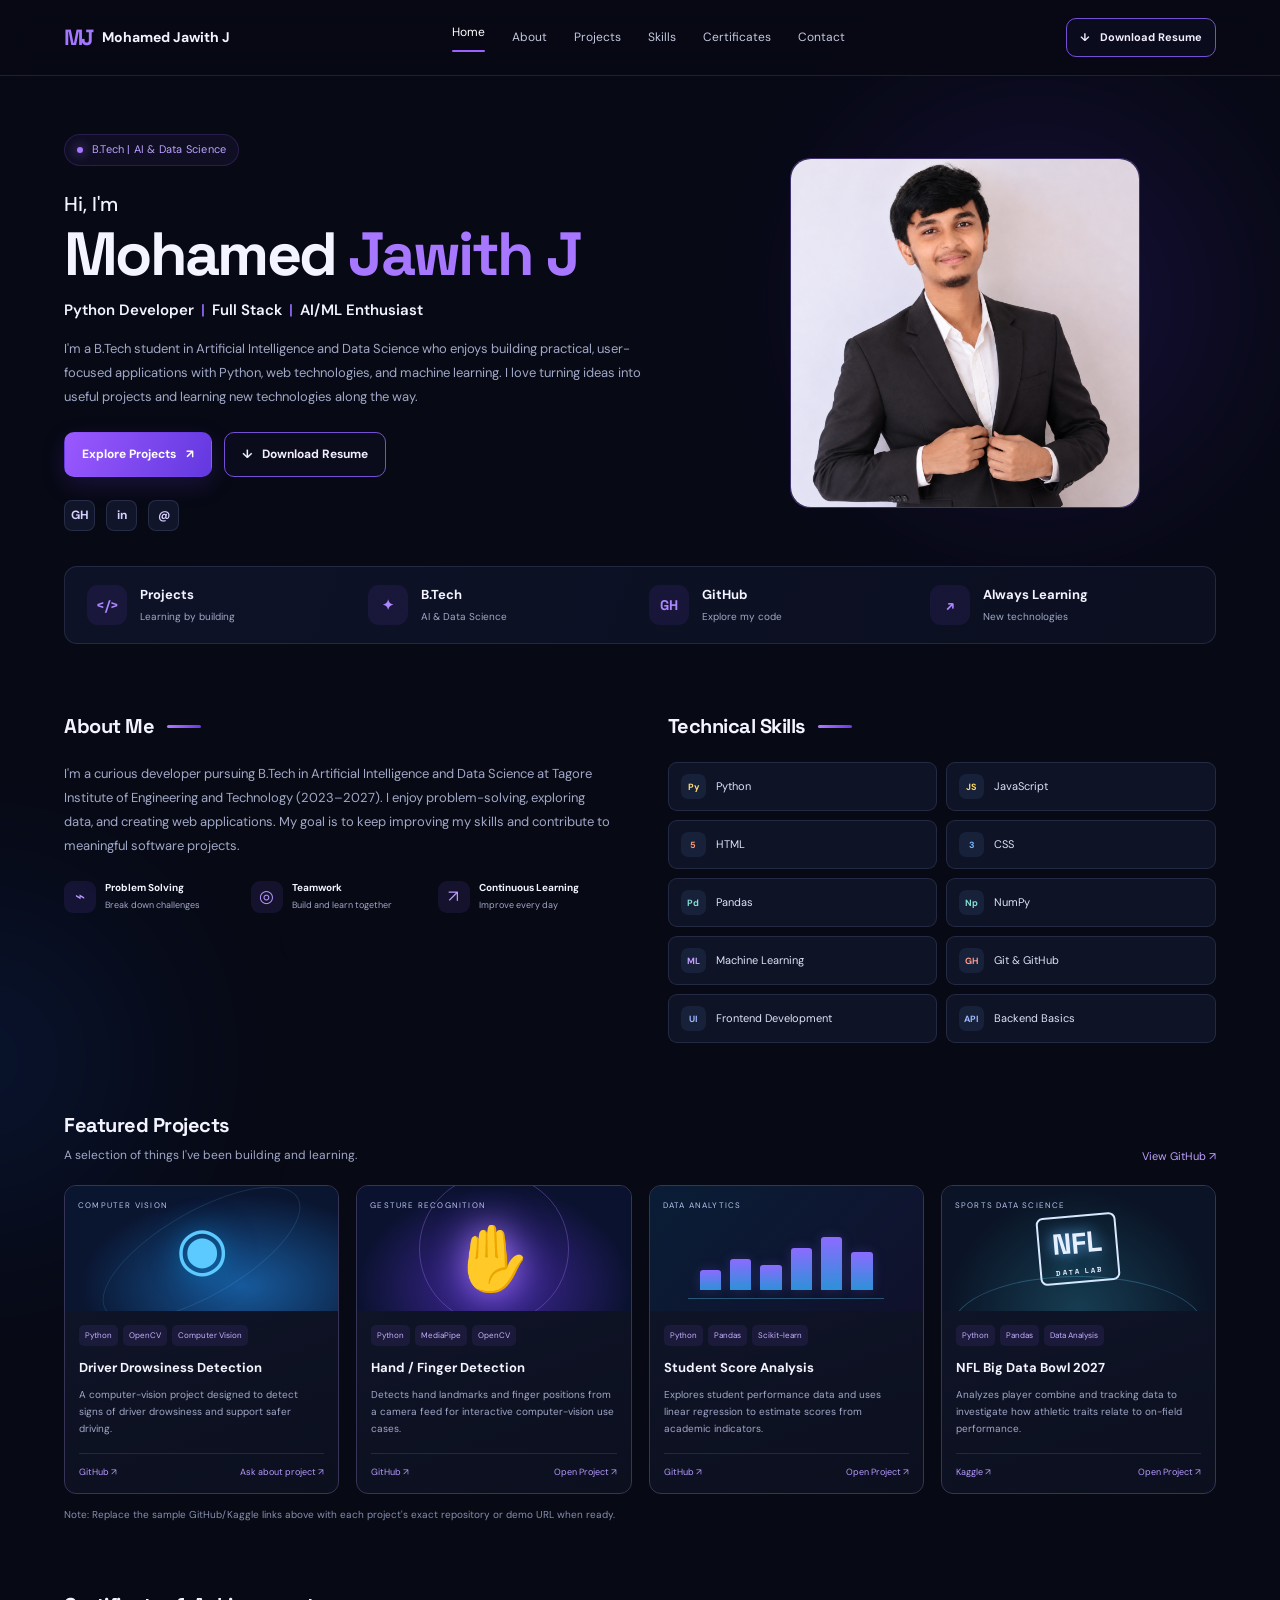
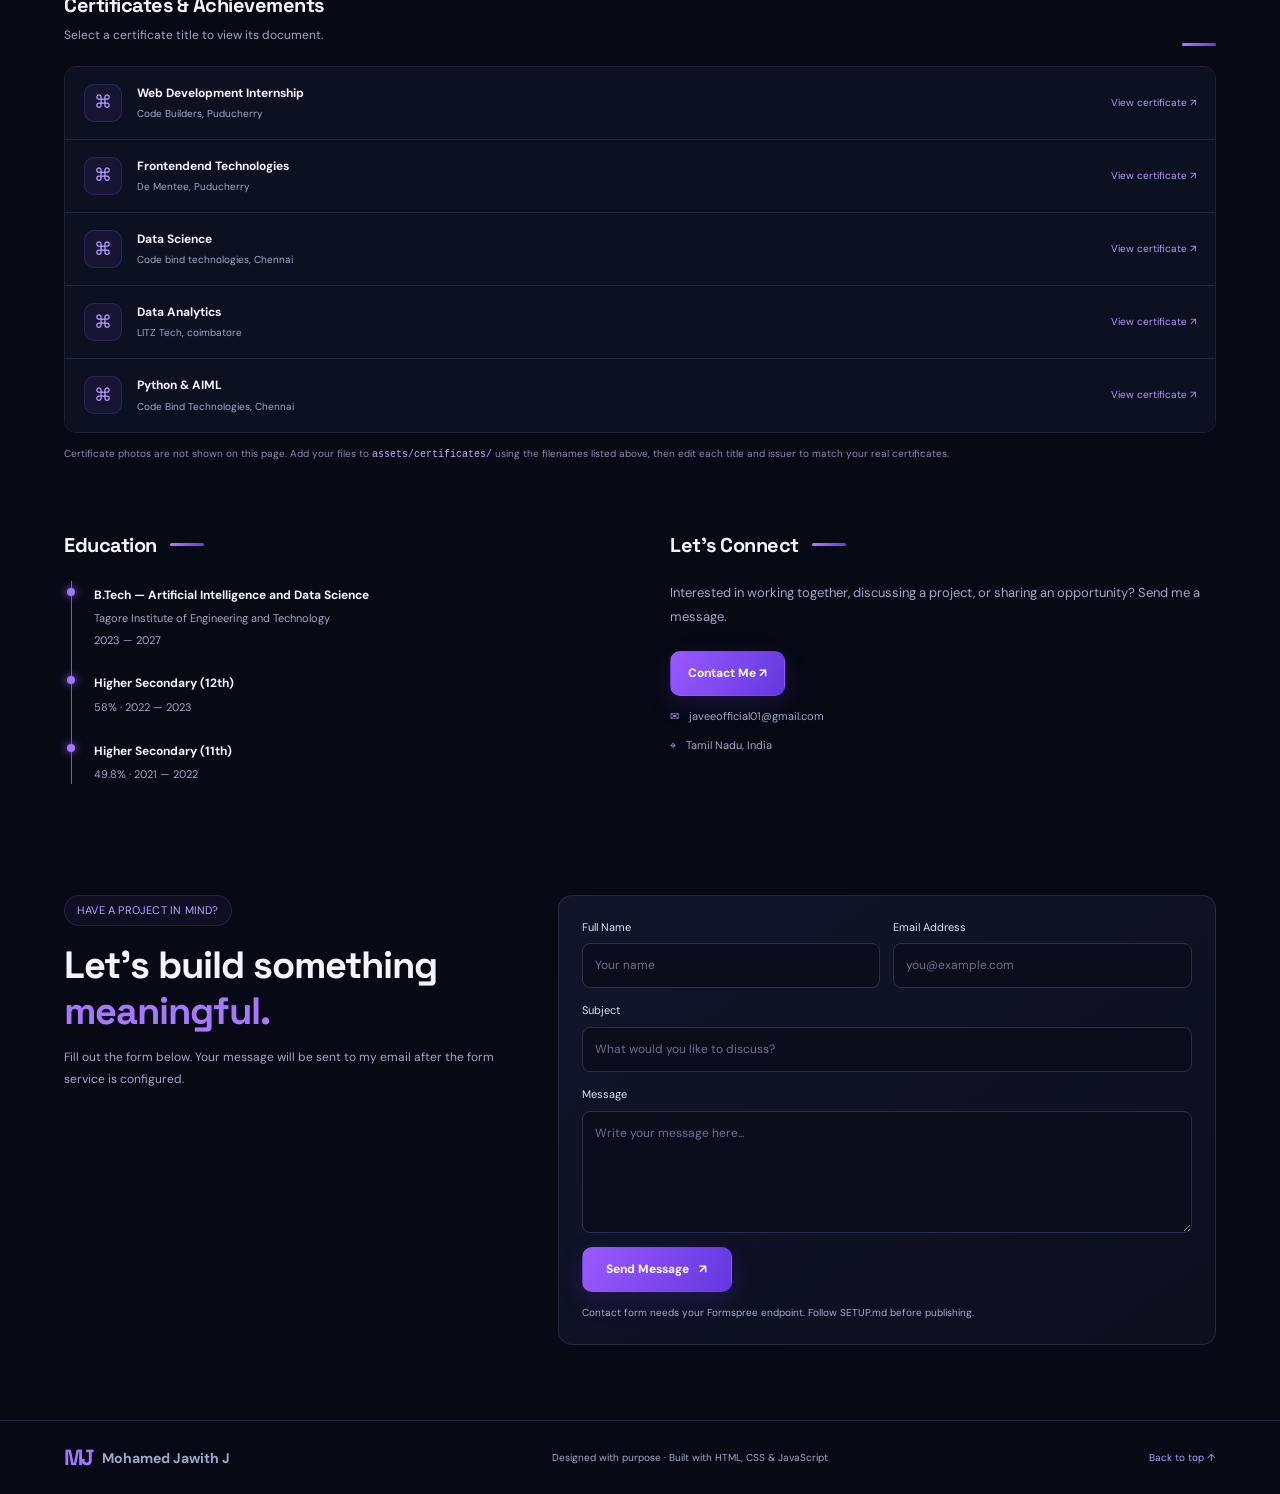
==== commit 402eef2d: "Update index.html" ====
--- a/index.html
+++ b/index.html
@@ -21,7 +21,7 @@
       <a class="nav-link" href="#projects">Projects</a><a class="nav-link" href="#skills">Skills</a>
       <a class="nav-link" href="#certificates">Certificates</a><a class="nav-link" href="#contact">Contact</a>
     </nav>
-    <a class="button button-outline header-resume" href="assets/resume.pdf" target="_blank" rel="noreferrer"><span>↓</span> Download Resume</a>
+    <a class="button button-outline header-resume" href="resume.pdf" target="_blank" rel="noreferrer"><span>↓</span> Download Resume</a>
   </header>
 
   <main>
@@ -47,7 +47,7 @@
   </div>
 
   <div class="hero-visual hero-photo">
-    <img src="assets/my-photo.png" alt="Mohamed Jawith" class="profile-photo" />
+    <img src="my-photo.png" alt="Mohamed Jawith" class="profile-photo" />
   </div>
 </section>
 
@@ -171,7 +171,7 @@
       <div class="section-heading heading-with-link"><div><h2>Certificates &amp; Achievements</h2><p class="section-subtitle">Select a certificate title to view its document.</p></div><span class="section-count"></span></div>
       <div class="certificate-list" id="certificateList">
         
-<button class="certificate-row" data-certificate="assets/certificates/web-development-certificate.jpg" data-title="15 Days Web Development Internship">
+<button class="certificate-row" data-certificate="certificates/web-development-certificate.jpg" data-title="15 Days Web Development Internship">
   <span class="certificate-icon">⌘</span>
   <span class="certificate-info">
     <strong> Web Development Internship</strong>
@@ -180,7 +180,7 @@
   <span class="certificate-open">View certificate ↗</span>
 </button>
 
-<button class="certificate-row" data-certificate="assets/certificates/De Mentee-certificate.jpg" data-title="de menyee">
+<button class="certificate-row" data-certificate="certificates/De Mentee-certificate.jpg" data-title="de menyee">
   <span class="certificate-icon">⌘</span>
   <span class="certificate-info">
     <strong> Frontendend Technologies </strong>
@@ -189,7 +189,7 @@
   <span class="certificate-open">View certificate ↗</span>
 </button>
 
-<button class="certificate-row" data-certificate="assets/certificates/code bind technologies-certificate.jpg" data-title="code bind technologies">
+<button class="certificate-row" data-certificate="certificates/code bind technologies-certificate.jpg" data-title="code bind technologies">
   <span class="certificate-icon">⌘</span>
   <span class="certificate-info">
     <strong> Data Science </strong>
@@ -198,7 +198,7 @@
   <span class="certificate-open">View certificate ↗</span>
 </button>
 
-<button class="certificate-row" data-certificate="assets/certificates/LITZ Tech-certificate.jpg" data-title="LITZ Tech">
+<button class="certificate-row" data-certificate="certificates/LITZ Tech-certificate.jpg" data-title="LITZ Tech">
   <span class="certificate-icon">⌘</span>
   <span class="certificate-info">
     <strong> Data Analytics</strong>
@@ -207,7 +207,7 @@
   <span class="certificate-open">View certificate ↗</span>
 </button>
 
-<button class="certificate-row" data-certificate="assets/certificates/Python & AIML-certificate.png" data-title="Python & AIML">
+<button class="certificate-row" data-certificate="certificates/Python & AIML-certificate.png" data-title="Python & AIML">
   <span class="certificate-icon">⌘</span>
   <span class="certificate-info">
     <strong> Python & AIML</strong>
